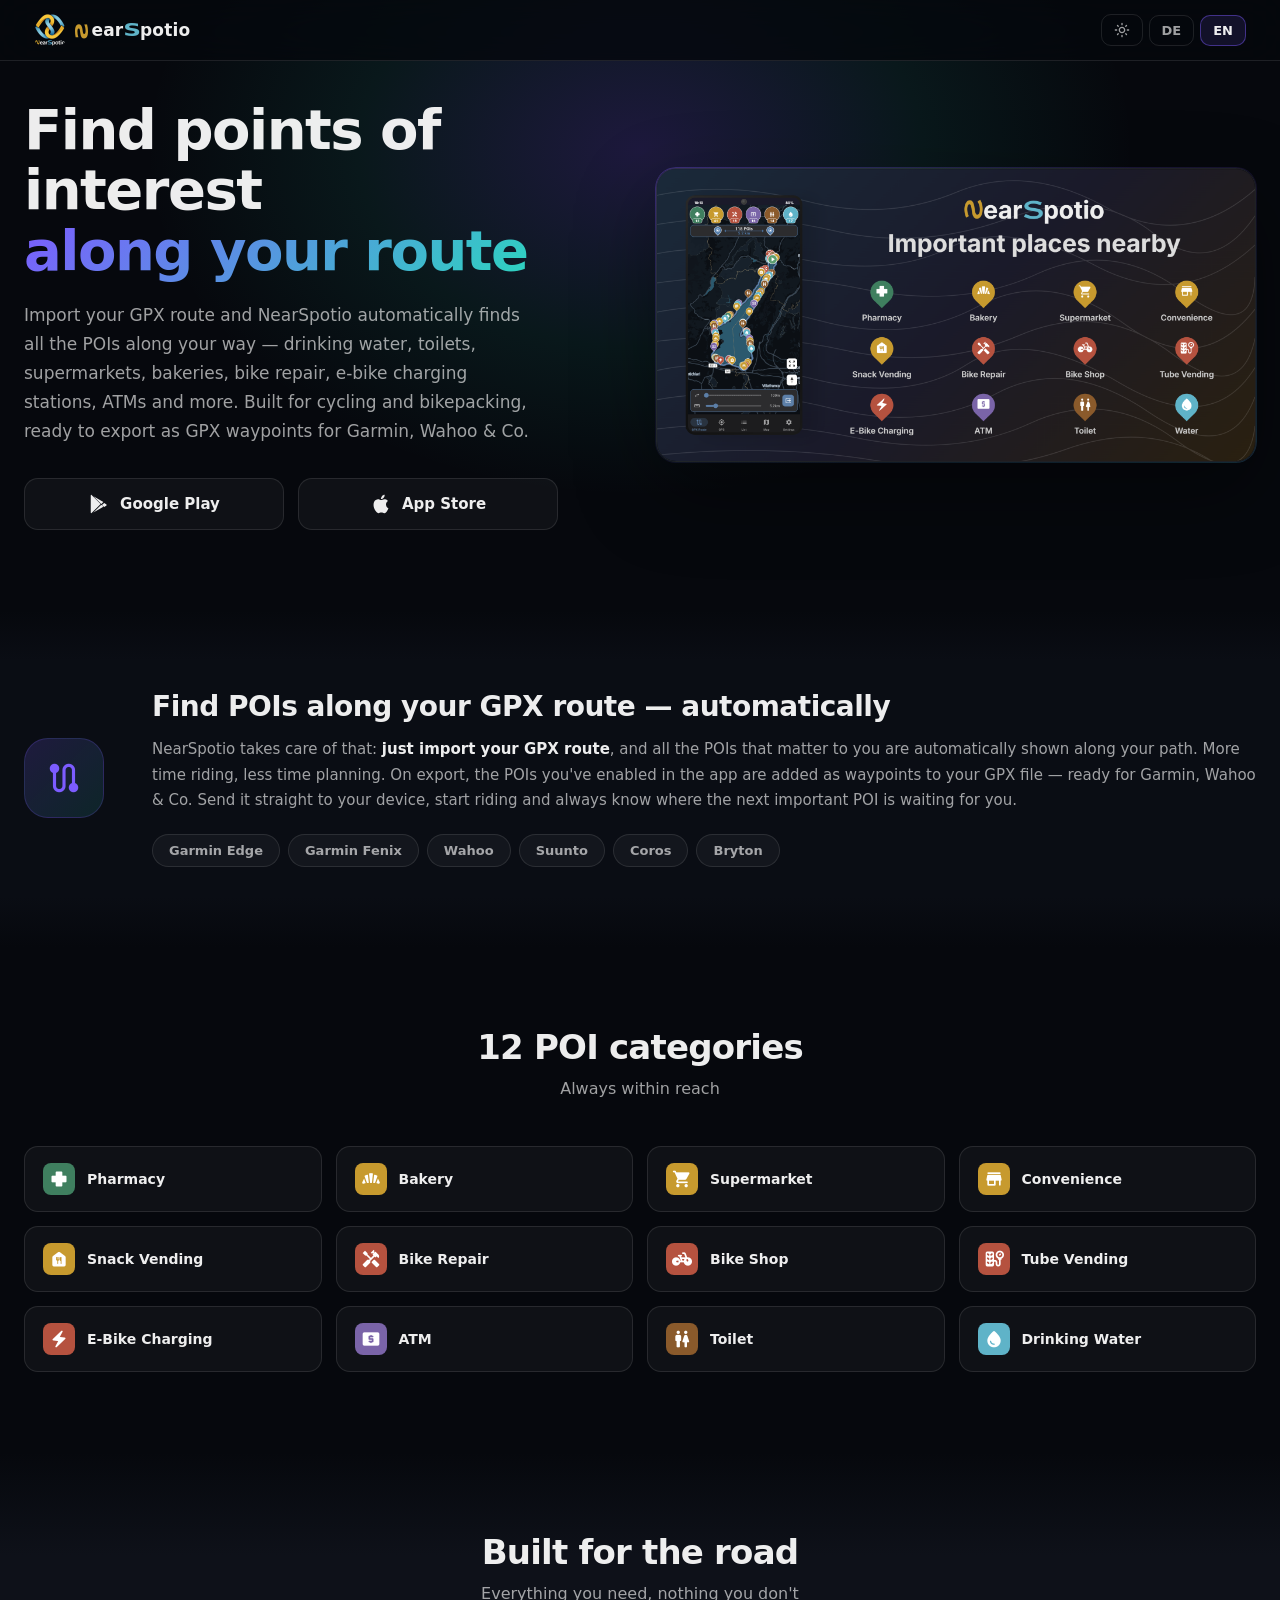
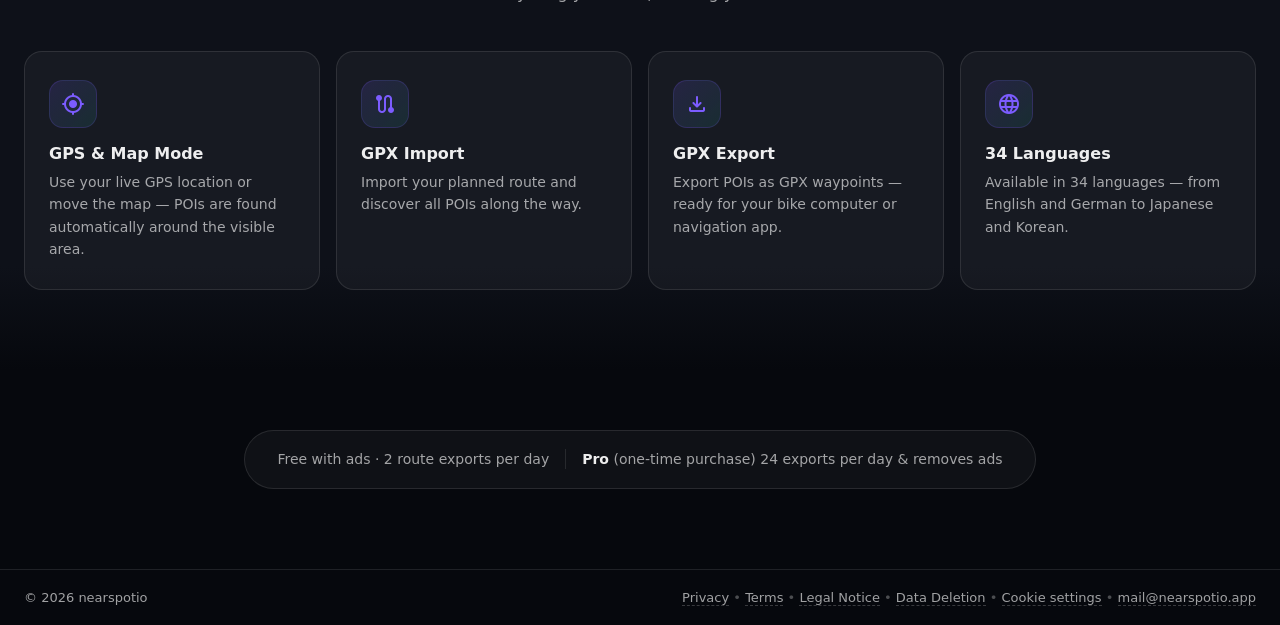
==== index.html @ 8db6d547 "initial commit" ====
<!-- =========================
     Datei: /index.html
     ========================= -->
<!doctype html>
<html lang="en">

<head>
  <meta charset="utf-8" />
  <script>!function () { var t = localStorage.getItem('nearspotio-theme'); if (t) document.documentElement.dataset.theme = t }()</script>
  <meta name="viewport" content="width=device-width,initial-scale=1" />
  <title>NearSpotio – Find POIs along your GPX route (cycling & bikepacking)</title>
  <meta name="description"
    content="Import your GPX route and find all points of interest along the way — water, toilets, supermarkets, bakeries, bike repair and more. Export POIs as GPX waypoints for Garmin, Wahoo & Co. Built for cycling and bikepacking." />

  <link rel="canonical" href="https://www.nearspotio.app/" />
  <link rel="icon" href="/favicon.ico" sizes="48x48">
  <link rel="icon" type="image/png" sizes="16x16" href="/img/favicon-16.png">
  <link rel="icon" type="image/png" sizes="32x32" href="/img/favicon-32.png">
  <link rel="apple-touch-icon" sizes="180x180" href="/img/apple-touch-icon.png">
  <link rel="icon" type="image/png" sizes="192x192" href="/img/favicon-192.png">
  <style>
    @font-face {
      font-family: 'Material Symbols Rounded';
      font-style: normal;
      font-weight: 400;
      src: url(/fonts/material-symbols-rounded.woff2) format('woff2');
      font-display: swap;
    }

    .material-symbols-rounded {
      font-family: 'Material Symbols Rounded';
      font-weight: normal;
      font-style: normal;
      font-size: 24px;
      line-height: 1;
      letter-spacing: normal;
      text-transform: none;
      display: inline-block;
      white-space: nowrap;
      word-wrap: normal;
      direction: ltr;
      font-variation-settings: 'FILL' 1, 'wght' 400, 'GRAD' 0, 'opsz' 24;
    }

    /* ======== VARIABLES ======== */
    :root {
      --bg: #06080d;
      --bg2: #0a0d14;
      --bg3: #0e1119;
      --text: rgba(255, 255, 255, .93);
      --muted: rgba(255, 255, 255, .62);
      --line: rgba(255, 255, 255, .10);
      --card: rgba(255, 255, 255, .04);
      --card-hover: rgba(255, 255, 255, .07);
      --shadow: 0 20px 60px rgba(0, 0, 0, .5);
      --radius: 20px;
      --accent: #7c5cff;
      --accent2: #2dd4bf;
      --n-color: #C79A2E;
      --s-color: #5FB3C8;
      --max: 1260px;
      --hover-scale: 1.03;
      --nav-bg: rgba(6, 8, 13, .82);
    }

    [data-theme="light"] {
      --bg: #f4f5fa;
      --bg2: #edeef5;
      --bg3: #e6e7f0;
      --text: rgba(0, 0, 0, .88);
      --muted: rgba(0, 0, 0, .52);
      --line: rgba(0, 0, 0, .08);
      --card: rgba(255, 255, 255, .70);
      --card-hover: rgba(255, 255, 255, .90);
      --shadow: 0 20px 60px rgba(0, 0, 0, .06);
      --nav-bg: rgba(244, 245, 250, .82);
    }

    /* ======== RESET ======== */
    *, *::before, *::after { box-sizing: border-box; margin: 0; padding: 0; }
    html { scroll-behavior: smooth; overflow-x: clip; max-width: 100%; }

    body {
      font-family: ui-sans-serif, system-ui, -apple-system, 'Segoe UI', Roboto, Arial, sans-serif;
      color: var(--text);
      background: var(--bg);
      overflow-x: hidden;
      -webkit-font-smoothing: antialiased;
      user-select: none;
    }

    /* ======== NAV ======== */
    .nav {
      position: fixed;
      top: 0;
      left: 0;
      right: 0;
      z-index: 100;
      background: var(--nav-bg);
      backdrop-filter: blur(20px) saturate(1.4);
      -webkit-backdrop-filter: blur(20px) saturate(1.4);
      border-bottom: 1px solid var(--line);
      transition: background .35s ease, border-color .35s ease;
    }

    .nav-inner {
      max-width: var(--max);
      margin: 0 auto;
      padding: 0 24px;
      height: 60px;
      display: flex;
      align-items: center;
      justify-content: space-between;
    }

    .brand {
      display: flex;
      align-items: center;
      gap: 10px;
    }

    .logo {
      width: 32px;
      height: 32px;
      overflow: hidden;
      border-radius: 8px;
    }

    .logo-dark { display: block; }
    .logo-light { display: none; }
    [data-theme="light"] .logo-dark { display: none; }
    [data-theme="light"] .logo-light { display: block; }

    .hero-dark { display: block; }
    .hero-light { display: none; }
    [data-theme="light"] .hero-dark { display: none; }
    [data-theme="light"] .hero-light { display: block; }
    .logo img { width: 100%; height: 100%; display: block; }

    .brand-name {
      font-weight: 800;
      font-size: 17px;
      letter-spacing: .2px;
    }

    .brand-part {
      white-space: nowrap;
    }

    .nav-actions {
      display: flex;
      gap: 6px;
      align-items: center;
    }

    .btn {
      display: inline-flex;
      align-items: center;
      gap: 6px;
      padding: 7px 12px;
      border-radius: 10px;
      border: 1px solid var(--line);
      text-decoration: none;
      color: var(--muted);
      background: transparent;
      cursor: pointer;
      font-weight: 600;
      font-size: 13px;
      transition: all .15s ease;
      user-select: none;
    }

    .btn:hover { color: var(--text); background: var(--card); }
    .btn.active {
      color: var(--text);
      border-color: rgba(124, 92, 255, .45);
      background: rgba(124, 92, 255, .12);
    }
    .btn:active { transform: scale(.96); }
    .btn:focus-visible { outline: 2px solid var(--accent); outline-offset: 2px; }

    .theme-icon { display: block; }

    /* ======== SECTIONS ======== */
    .section {
      padding: 0 24px;
    }

    .section-inner {
      max-width: var(--max);
      margin: 0 auto;
    }

    .content section { display: none; }
    .content section.active { display: block; }

    /* ======== HERO ======== */
    .hero-wrap {
      position: relative;
      padding-top: 100px;
      padding-bottom: 80px;
      overflow: clip;
    }

    .hero-glow {
      position: absolute;
      top: -200px;
      left: 50%;
      transform: translateX(-50%);
      width: 1000px;
      height: 700px;
      background: radial-gradient(ellipse, rgba(124, 92, 255, .20) 0%, rgba(45, 212, 191, .08) 40%, transparent 70%);
      pointer-events: none;
    }

    [data-theme="light"] .hero-glow {
      background: radial-gradient(ellipse, rgba(124, 92, 255, .12) 0%, rgba(45, 212, 191, .06) 40%, transparent 70%);
    }

    .hero {
      display: flex;
      align-items: center;
      gap: 60px;
      position: relative;
    }

    .hero-text {
      flex: 1;
      min-width: 0;
    }

    .hero-text h1 {
      font-size: clamp(36px, 5vw, 56px);
      font-weight: 900;
      letter-spacing: -1.5px;
      line-height: 1.08;
      margin-bottom: 20px;
    }

    .gradient {
      background: linear-gradient(135deg, var(--accent), var(--accent2));
      -webkit-background-clip: text;
      -webkit-text-fill-color: transparent;
      background-clip: text;
    }

    .hero-text p {
      color: var(--muted);
      line-height: 1.7;
      font-size: 17px;
      font-weight: 450;
      margin-bottom: 32px;
      max-width: 520px;
    }

    .hero-img {
      flex: 0 0 auto;
      width: 600px;
      position: relative;
    }

    .hero-img img {
      width: 100%;
      height: auto;
      border-radius: 20px;
      border: 1px solid var(--line);
      box-shadow: 0 30px 80px rgba(0, 0, 0, .4), 0 0 0 1px rgba(124, 92, 255, .10);
    }

    [data-theme="light"] .hero-img img {
      box-shadow: 0 30px 80px rgba(0, 0, 0, .12), 0 0 0 1px rgba(124, 92, 255, .08);
    }

    .hero-img::after {
      content: "";
      position: absolute;
      inset: -1px;
      border-radius: 21px;
      background: linear-gradient(160deg, rgba(124, 92, 255, .25), transparent 50%, rgba(45, 212, 191, .15));
      pointer-events: none;
      mask: linear-gradient(#fff 0 0) content-box, linear-gradient(#fff 0 0);
      mask-composite: exclude;
      -webkit-mask-composite: xor;
      padding: 1px;
    }

    @keyframes heroFloat {
      0%, 100% { transform: translateY(0); }
      50% { transform: translateY(-10px); }
    }

    .hero-img { animation: heroFloat 5s ease-in-out infinite; }

    /* ---- Store buttons ---- */
    .store-links {
      display: flex;
      gap: 14px;
      flex-wrap: wrap;
    }

    .store-btn {
      display: inline-flex;
      align-items: center;
      justify-content: center;
      gap: 10px;
      padding: 14px 22px;
      border-radius: 14px;
      border: 1px solid var(--line);
      background: var(--card);
      color: var(--text);
      text-decoration: none;
      font-weight: 700;
      font-size: 15px;
      transition: all .18s ease;
      flex: 1 1 200px;
      max-width: 260px;
    }

    .store-btn:hover {
      transform: translateY(-2px);
      background: var(--card-hover);
      border-color: rgba(124, 92, 255, .30);
      box-shadow: 0 8px 30px rgba(124, 92, 255, .12);
    }

    .store-btn svg { width: 22px; height: 22px; flex-shrink: 0; }
    .store-btn.soon { opacity: .5; pointer-events: none; cursor: default; }
    .store-btn.soon:hover { transform: none; background: var(--card); border-color: var(--line); box-shadow: none; }
    .soon-label { font-size: 11px; font-weight: 600; color: var(--accent2); opacity: .85; }
    [data-theme="light"] .soon-label { color: #065f50; }
    [data-theme="light"] .store-btn.soon { opacity: .65; }

    @media (max-width: 1100px) {
      .hero { flex-direction: column; gap: 32px; text-align: center; }
      .hero-img { width: 90%; max-width: 500px; }
      .hero-text p { max-width: none; }
      .store-links { justify-content: center; max-width: 540px; margin-left: auto; margin-right: auto; }
    }

    @media (max-width: 600px) {
      .store-links { flex-direction: column; align-items: center; max-width: 320px; }
      .store-btn { width: 100%; max-width: none; flex: 0 0 auto; }
    }

    @media (max-width: 480px) {
      .hero-img { width: 100%; max-width: none; }
      .hero { gap: 24px; }
    }

    @media (max-width: 768px) {
      .section, .callout-wrap, .categories-wrap, .features-wrap, .pricing-wrap { padding-left: 16px; padding-right: 16px; }
      .nav-inner { padding: 0 16px; }
      .footer-wrap { padding-left: 16px; padding-right: 16px; }
    }

    /* ======== CALLOUT / GPX SECTION ======== */
    .callout-wrap {
      padding: 80px 24px;
      position: relative;
    }

    .callout-wrap::before {
      content: "";
      position: absolute;
      inset: 0;
      background: linear-gradient(180deg, transparent, var(--bg2) 15%, var(--bg2) 85%, transparent);
    }

    .callout-inner {
      max-width: var(--max);
      margin: 0 auto;
      position: relative;
      display: flex;
      gap: 48px;
      align-items: center;
    }

    .callout-icon {
      flex: 0 0 auto;
      width: 80px;
      height: 80px;
      border-radius: 24px;
      display: grid;
      place-items: center;
      background: linear-gradient(135deg, rgba(124, 92, 255, .18), rgba(45, 212, 191, .12));
      border: 1px solid rgba(124, 92, 255, .20);
    }

    .callout-icon .material-symbols-rounded { font-size: 38px; color: var(--accent); }
    [data-theme="light"] .callout-icon .material-symbols-rounded { color: var(--accent); }

    .callout-content { flex: 1; min-width: 0; }

    .callout-content h2 {
      font-size: clamp(22px, 3vw, 28px);
      font-weight: 800;
      letter-spacing: -.5px;
      line-height: 1.2;
      margin-bottom: 14px;
    }

    .callout-content p {
      color: var(--muted);
      font-size: 15px;
      font-weight: 450;
      line-height: 1.7;
    }

    .callout-content strong { color: var(--text); }

    .device-tags {
      display: flex;
      flex-wrap: wrap;
      gap: 8px;
      margin-top: 20px;
    }

    .dtag {
      padding: 8px 16px;
      border-radius: 999px;
      border: 1px solid var(--line);
      background: var(--card);
      font-size: 13px;
      font-weight: 600;
      color: var(--muted);
      scale: 1;
      transition: scale 1.2s ease, background .3s ease, border-color .3s ease, color .3s ease;
      user-select: none;
    }

    .dtag:hover {
      transition: scale .6s ease, background .3s ease, border-color .3s ease, color .3s ease;
      scale: var(--hover-scale);
      border-color: rgba(124, 92, 255, .30);
      color: var(--text);
    }

    @media (max-width: 768px) {
      .callout-inner { flex-direction: column; gap: 24px; text-align: center; }
      .device-tags { justify-content: center; }
    }

    /* ======== CATEGORIES ======== */
    .categories-wrap {
      padding: 80px 24px;
    }

    .categories-wrap .section-inner { text-align: center; }

    .section-title {
      font-size: clamp(24px, 3vw, 34px);
      font-weight: 900;
      letter-spacing: -.8px;
      margin-bottom: 12px;
    }

    .section-sub {
      color: var(--muted);
      font-size: 16px;
      margin-bottom: 48px;
      font-weight: 450;
    }

    .categories {
      display: grid;
      grid-template-columns: repeat(auto-fill, minmax(260px, 1fr));
      gap: 14px;
      text-align: left;
    }

    .cat {
      display: flex;
      align-items: center;
      justify-content: flex-start;
      gap: 12px;
      padding: 16px 18px;
      border-radius: 14px;
      border: 1px solid var(--line);
      background: var(--card);
      font-size: 14px;
      font-weight: 650;
      color: var(--text);
      scale: 1;
      transition: scale 1.2s ease, background .3s ease, border-color .3s ease, box-shadow .3s ease;
      user-select: none;
    }

    .cat:hover {
      transition: scale .6s ease, background .3s ease, border-color .3s ease, box-shadow .3s ease;
      scale: var(--hover-scale);
      border-color: rgba(124, 92, 255, .25);
      box-shadow: 0 4px 16px rgba(124, 92, 255, .10);
      background: var(--card-hover);
    }

    .cat .material-symbols-rounded {
      font-size: 20px;
      border-radius: 8px;
      width: 32px;
      height: 32px;
      display: grid;
      place-items: center;
      color: #fff;
      flex-shrink: 0;
    }

    /* ======== FEATURES ======== */
    .features-wrap {
      padding: 80px 24px;
      position: relative;
    }

    .features-wrap::before {
      content: "";
      position: absolute;
      inset: 0;
      background: linear-gradient(180deg, transparent, var(--bg3) 20%, var(--bg3) 80%, transparent);
    }

    .features-wrap .section-inner {
      position: relative;
      text-align: center;
    }

    .features {
      display: grid;
      grid-template-columns: repeat(auto-fill, minmax(260px, 1fr));
      gap: 16px;
      text-align: left;
    }

    .feat {
      padding: 28px 24px;
      border-radius: 18px;
      border: 1px solid var(--line);
      background: var(--card);
      scale: 1;
      transition: scale 1.2s ease, background .3s ease, border-color .3s ease, box-shadow .3s ease;
      position: relative;
      user-select: none;
    }


    .feat:hover {
      transition: scale .6s ease, background .3s ease, border-color .3s ease, box-shadow .3s ease;
      scale: var(--hover-scale);
      border-color: rgba(124, 92, 255, .25);
      box-shadow: 0 12px 36px rgba(124, 92, 255, .10);
      background: var(--card-hover);
      z-index: 2;
    }



    .feat-icon {
      margin-bottom: 16px;
      width: 48px;
      height: 48px;
      border-radius: 14px;
      display: grid;
      place-items: center;
      background: linear-gradient(135deg, rgba(124, 92, 255, .15), rgba(45, 212, 191, .10));
      border: 1px solid rgba(124, 92, 255, .18);
    }

    .feat-icon .material-symbols-rounded { font-size: 24px; color: var(--accent); }
    [data-theme="light"] .feat-icon .material-symbols-rounded { color: var(--accent); }

    .feat h3 { font-size: 16px; font-weight: 750; margin-bottom: 8px; }
    .feat p { color: var(--muted); font-size: 14px; line-height: 1.6; }

    /* ======== PRICING HINT ======== */
    .pricing-wrap {
      padding: 60px 24px 80px;
      text-align: center;
    }

    .pricing-badge {
      display: inline-flex;
      align-items: center;
      gap: 16px;
      padding: 18px 32px;
      border-radius: 999px;
      border: 1px solid var(--line);
      background: var(--card);
      color: var(--muted);
      font-size: 14px;
      font-weight: 500;
      line-height: 1.5;
    }

    .pricing-badge strong { color: var(--text); font-weight: 700; }
    .pricing-sep { width: 1px; height: 20px; background: var(--line); }

    @media (max-width: 600px) {
      .pricing-badge {
        flex-direction: column;
        gap: 8px;
        border-radius: 18px;
        padding: 20px 24px;
      }
      .pricing-sep { width: 40px; height: 1px; }
    }

    /* ======== FOOTER ======== */
    .footer-wrap {
      border-top: 1px solid var(--line);
      padding: 20px 24px;
      transition: border-color .35s ease;
    }

    .footer {
      max-width: var(--max);
      margin: 0 auto;
      display: flex;
      flex-wrap: wrap;
      gap: 10px;
      justify-content: space-between;
      align-items: center;
      color: var(--muted);
      font-size: 13px;
    }

    .footer a {
      color: var(--muted);
      text-decoration: none;
      border-bottom: 1px dashed rgba(255, 255, 255, .20);
      transition: all .15s ease;
    }

    .footer a:hover { color: var(--text); border-bottom-color: rgba(255, 255, 255, .45); }
    [data-theme="light"] .footer a { border-bottom-color: rgba(0, 0, 0, .15); }
    [data-theme="light"] .footer a:hover { border-bottom-color: rgba(0, 0, 0, .35); }
    .footer a:focus-visible { outline: 2px solid var(--accent); outline-offset: 2px; }

    /* ======== SCROLL ANIMATIONS ======== */
    .reveal {
      opacity: 0;
      transform: translateY(28px);
      transition: opacity .6s ease, transform .6s ease;
    }

    .reveal.visible {
      opacity: 1;
      transform: translateY(0);
    }

    .reveal-delay-1 { transition-delay: .08s; }
    .reveal-delay-2 { transition-delay: .16s; }
    .reveal-delay-3 { transition-delay: .24s; }

    @media (prefers-reduced-motion: reduce) {
      .reveal { opacity: 1; transform: none; transition: none; }
      .hero-img { animation: none; }
    }

    /* ======== THEME TRANSITIONS ======== */
    body, .nav, .store-btn, .callout-icon, .pricing-badge, .footer-wrap, .footer a, .btn {
      transition: background .35s ease, color .35s ease, border-color .35s ease, box-shadow .35s ease;
    }
  </style>

  <!-- Cookie consent (loads GA4 only after opt-in) -->
  <link rel="stylesheet" href="/css/cookieconsent.css">
  <link rel="stylesheet" href="/css/consent-theme.css">
  <script defer src="/js/cookieconsent.umd.js"></script>
  <script defer src="/js/consent.js"></script>
</head>

<body>

  <!-- ======== NAV ======== -->
  <nav class="nav">
    <div class="nav-inner">
      <div class="brand">
        <div class="logo"><img class="logo-dark" src="/img/in_app_icon_d.png" alt="NearSpotio" /><img class="logo-light" src="/img/in_app_icon_l.png" alt="NearSpotio" /></div>
        <span class="brand-name" translate="no"><span class="brand-part"><span style="display:inline-block;transform:scaleX(-1) rotate(90deg) scaleX(1.45) translateX(1px);color:var(--n-color);font-weight:700;margin-right:3px">S</span>ear</span><wbr><span class="brand-part"><span style="display:inline-block;transform:scaleX(1.45);color:var(--s-color);font-weight:700;margin-left:2.5px;margin-right:1.5px">S</span>potio</span></span>
      </div>
      <div class="nav-actions">
        <span class="btn" id="btn-theme" role="button" tabindex="0"><svg class="theme-icon" width="16" height="16" viewBox="0 0 24 24" fill="currentColor"></svg></span>
        <span class="btn" id="btn-de" role="button" tabindex="0">DE</span>
        <span class="btn active" id="btn-en" role="button" tabindex="0">EN</span>
      </div>
    </div>
  </nav>

  <div class="content">

    <!-- ======================== ENGLISH ======================== -->
    <section id="sec-en" class="active">

      <!-- HERO -->
      <div class="hero-wrap section">
        <div class="hero-glow"></div>
        <div class="section-inner">
          <div class="hero">
            <div class="hero-text reveal">
              <h1>Find points of interest<br><span class="gradient">along your route</span></h1>
              <p>Import your <span translate="no">GPX</span> route and <span translate="no">NearSpotio</span> automatically finds all the <span translate="no">POI</span>s along your way — drinking water, toilets, supermarkets, bakeries, bike repair, e-bike charging stations, ATMs and more. Built for cycling and bikepacking, ready to export as <span translate="no">GPX</span> waypoints for <span translate="no">Garmin</span>, <span translate="no">Wahoo</span> &amp; Co.</p>
              <div class="store-links" id="store-links-ref">
                <a class="store-btn" href="https://play.google.com/store/apps/details?id=app.nearspotio" target="_blank" rel="noopener">
                  <svg viewBox="0 0 24 24" fill="currentColor">
                    <path d="M3.609 1.814L13.792 12 3.61 22.186a.996.996 0 0 1-.61-.92V2.734a1 1 0 0 1 .609-.92zm10.89 10.893l2.302 2.302-10.937 6.333 8.635-8.635zm3.199-1.707l2.108 1.22a1 1 0 0 1 0 1.74l-2.108 1.22-2.537-2.09 2.537-2.09zM5.864 3.458L16.8 9.79l-2.302 2.302-8.634-8.634z" />
                  </svg>
                  <span>Google Play</span>
                </a>
                <a class="store-btn" href="https://apps.apple.com/app/nearspotio-bikepacking-pois/id6764373947" target="_blank" rel="noopener">
                  <svg viewBox="0 0 24 24" fill="currentColor">
                    <path d="M18.71 19.5c-.83 1.24-1.71 2.45-3.05 2.47-1.34.03-1.77-.79-3.29-.79-1.53 0-2 .77-3.27.82-1.31.05-2.3-1.32-3.14-2.53C4.25 17 2.94 12.45 4.7 9.39c.87-1.52 2.43-2.48 4.12-2.51 1.28-.02 2.5.87 3.29.87.78 0 2.26-1.07 3.8-.91.65.03 2.47.26 3.64 1.98-.09.06-2.17 1.28-2.15 3.81.03 3.02 2.65 4.03 2.68 4.04-.03.07-.42 1.44-1.38 2.83M13 3.5c.73-.83 1.94-1.46 2.94-1.5.13 1.17-.34 2.35-1.04 3.19-.69.85-1.83 1.51-2.95 1.42-.15-1.15.41-2.35 1.05-3.11z" />
                  </svg>
                  <span>App Store</span>
                </a>
              </div>
            </div>
            <div class="hero-img reveal reveal-delay-1">
              <img class="hero-dark" src="/img/hero_en_dark.png" alt="NearSpotio app showing POIs along a GPX cycling route" loading="eager" /><img class="hero-light" src="/img/hero_en_light.png" alt="NearSpotio app showing POIs along a GPX cycling route" loading="eager" />
            </div>
          </div>
        </div>
      </div>

      <!-- CALLOUT -->
      <div class="callout-wrap">
        <div class="callout-inner reveal">
          <div class="callout-icon">
            <span class="material-symbols-rounded notranslate" translate="no">route</span>
          </div>
          <div class="callout-content">
            <h2>Find POIs along your <span translate="no">GPX</span> route — automatically</h2>
            <p><span translate="no">NearSpotio</span> takes care of that: <strong>just import your
                <span translate="no">GPX</span> route</strong>, and all the <span translate="no">POI</span>s that matter to you are automatically shown along your path. More
              time riding, less time planning. On export, the <span translate="no">POI</span>s you've enabled in the
              app are added as waypoints to your <span translate="no">GPX</span> file — ready for <span translate="no">Garmin</span>, <span translate="no">Wahoo</span> &amp; Co. Send it straight to your
              device, start riding and always know where the next important <span translate="no">POI</span> is waiting
              for you.</p>
            <div class="device-tags">
              <div class="dtag" translate="no">Garmin Edge</div>
              <div class="dtag" translate="no">Garmin Fenix</div>
              <div class="dtag" translate="no">Wahoo</div>
              <div class="dtag" translate="no">Suunto</div>
              <div class="dtag" translate="no">Coros</div>
              <div class="dtag" translate="no">Bryton</div>
            </div>
          </div>
        </div>
      </div>

      <!-- CATEGORIES -->
      <div class="categories-wrap">
        <div class="section-inner">
          <h2 class="section-title reveal">12 POI categories</h2>
          <p class="section-sub reveal">Always within reach</p>
          <div class="categories reveal reveal-delay-1">
            <div class="cat"><span class="material-symbols-rounded notranslate" translate="no" style="background:#3F7F5F">health_cross</span> Pharmacy</div>
            <div class="cat"><span class="material-symbols-rounded notranslate" translate="no" style="background:#C79A2E">bakery_dining</span> Bakery</div>
            <div class="cat"><span class="material-symbols-rounded notranslate" translate="no" style="background:#C79A2E">local_grocery_store</span> Supermarket</div>
            <div class="cat"><span class="material-symbols-rounded notranslate" translate="no" style="background:#C79A2E">store</span> Convenience</div>
            <div class="cat"><span class="material-symbols-rounded notranslate" translate="no" style="background:#C79A2E">food_bank</span> Snack Vending</div>
            <div class="cat"><span class="material-symbols-rounded notranslate" translate="no" style="background:#B5523F">handyman</span> Bike Repair</div>
            <div class="cat"><span class="material-symbols-rounded notranslate" translate="no" style="background:#B5523F">pedal_bike</span> Bike Shop</div>
            <div class="cat"><span class="material-symbols-rounded notranslate" translate="no" style="background:#B5523F">tire_repair</span> Tube Vending</div>
            <div class="cat"><span class="material-symbols-rounded notranslate" translate="no" style="background:#B5523F">electric_bolt</span> E-Bike Charging</div>
            <div class="cat"><span class="material-symbols-rounded notranslate" translate="no" style="background:#7A64A8">local_atm</span> ATM</div>
            <div class="cat"><span class="material-symbols-rounded notranslate" translate="no" style="background:#8A5A2B">wc</span> Toilet</div>
            <div class="cat"><span class="material-symbols-rounded notranslate" translate="no" style="background:#5FB3C8">water_drop</span> Drinking Water</div>
          </div>
        </div>
      </div>

      <!-- FEATURES -->
      <div class="features-wrap">
        <div class="section-inner">
          <h2 class="section-title reveal">Built for the road</h2>
          <p class="section-sub reveal">Everything you need, nothing you don't</p>
          <div class="features reveal">
            <div class="feat">
              <div class="feat-icon"><span class="material-symbols-rounded notranslate" translate="no">my_location</span></div>
              <h3>GPS &amp; Map Mode</h3>
              <p>Use your live GPS location or move the map — POIs are found automatically around the visible area.</p>
            </div>
            <div class="feat">
              <div class="feat-icon"><span class="material-symbols-rounded notranslate" translate="no">route</span></div>
              <h3><span translate="no">GPX</span> Import</h3>
              <p>Import your planned route and discover all POIs along the way.</p>
            </div>
            <div class="feat">
              <div class="feat-icon"><span class="material-symbols-rounded notranslate" translate="no">download</span></div>
              <h3><span translate="no">GPX</span> Export</h3>
              <p>Export POIs as <span translate="no">GPX</span> waypoints — ready for your bike computer or navigation app.</p>
            </div>
            <div class="feat">
              <div class="feat-icon"><span class="material-symbols-rounded notranslate" translate="no">language</span></div>
              <h3>34 Languages</h3>
              <p>Available in 34 languages — from English and German to Japanese and Korean.</p>
            </div>
          </div>
        </div>
      </div>

      <!-- PRICING -->
      <div class="pricing-wrap reveal">
        <div class="pricing-badge">
          <span>Free with ads · 2 route exports per day</span>
          <span class="pricing-sep"></span>
          <span><strong translate="no">Pro</strong> (one-time purchase) 24 exports per day &amp; removes ads</span>
        </div>
      </div>

    </section>

    <!-- ======================== DEUTSCH ======================== -->
    <section id="sec-de">

      <!-- HERO -->
      <div class="hero-wrap section">
        <div class="hero-glow"></div>
        <div class="section-inner">
          <div class="hero">
            <div class="hero-text reveal">
              <h1>Points of Interest<br><span class="gradient">entlang deiner Route</span></h1>
              <p>Importiere deine <span translate="no">GPX</span>-Route und <span translate="no">NearSpotio</span> findet automatisch alle <span translate="no">POI</span>s entlang des Weges — Trinkwasser, Toiletten, Superm&auml;rkte, B&auml;ckereien, Fahrradreparatur, E-Bike-Ladestationen, Geldautomaten und mehr. Gebaut f&uuml;rs Radfahren und Bikepacking, exportierbar als <span translate="no">GPX</span>-Wegpunkte f&uuml;r <span translate="no">Garmin</span>, <span translate="no">Wahoo</span> &amp; Co.</p>
              <div class="store-links">
                <a class="store-btn" href="https://play.google.com/store/apps/details?id=app.nearspotio" target="_blank" rel="noopener">
                  <svg viewBox="0 0 24 24" fill="currentColor">
                    <path d="M3.609 1.814L13.792 12 3.61 22.186a.996.996 0 0 1-.61-.92V2.734a1 1 0 0 1 .609-.92zm10.89 10.893l2.302 2.302-10.937 6.333 8.635-8.635zm3.199-1.707l2.108 1.22a1 1 0 0 1 0 1.74l-2.108 1.22-2.537-2.09 2.537-2.09zM5.864 3.458L16.8 9.79l-2.302 2.302-8.634-8.634z" />
                  </svg>
                  <span>Google Play</span>
                </a>
                <a class="store-btn" href="https://apps.apple.com/app/nearspotio-bikepacking-pois/id6764373947" target="_blank" rel="noopener">
                  <svg viewBox="0 0 24 24" fill="currentColor">
                    <path d="M18.71 19.5c-.83 1.24-1.71 2.45-3.05 2.47-1.34.03-1.77-.79-3.29-.79-1.53 0-2 .77-3.27.82-1.31.05-2.3-1.32-3.14-2.53C4.25 17 2.94 12.45 4.7 9.39c.87-1.52 2.43-2.48 4.12-2.51 1.28-.02 2.5.87 3.29.87.78 0 2.26-1.07 3.8-.91.65.03 2.47.26 3.64 1.98-.09.06-2.17 1.28-2.15 3.81.03 3.02 2.65 4.03 2.68 4.04-.03.07-.42 1.44-1.38 2.83M13 3.5c.73-.83 1.94-1.46 2.94-1.5.13 1.17-.34 2.35-1.04 3.19-.69.85-1.83 1.51-2.95 1.42-.15-1.15.41-2.35 1.05-3.11z" />
                  </svg>
                  <span>App Store</span>
                </a>
              </div>
            </div>
            <div class="hero-img reveal reveal-delay-1">
              <img class="hero-dark" src="/img/hero_de_dark.png" alt="NearSpotio App zeigt POIs entlang einer GPX-Fahrradroute" loading="lazy" /><img class="hero-light" src="/img/hero_de_light.png" alt="NearSpotio App zeigt POIs entlang einer GPX-Fahrradroute" loading="lazy" />
            </div>
          </div>
        </div>
      </div>

      <!-- CALLOUT -->
      <div class="callout-wrap">
        <div class="callout-inner reveal">
          <div class="callout-icon">
            <span class="material-symbols-rounded notranslate" translate="no">route</span>
          </div>
          <div class="callout-content">
            <h2>POIs entlang deiner <span translate="no">GPX</span>-Route — automatisch finden</h2>
            <p><span translate="no">NearSpotio</span> &uuml;bernimmt das f&uuml;r dich: <strong>Importiere einfach deine
                <span translate="no">GPX</span>-Route</strong>, und alle f&uuml;r dich relevanten <span translate="no">POI</span>s
              werden automatisch entlang deiner Strecke angezeigt. Mehr Zeit f&uuml;rs Fahren,
              weniger Zeit f&uuml;rs Planen. Beim Export landen die <span translate="no">POI</span>s, die du in der App
              aktiviert hast, als Wegpunkte in deiner <span translate="no">GPX</span>-Datei — bereit f&uuml;r <span translate="no">Garmin</span>, <span translate="no">Wahoo</span> &amp; Co. Von dort kannst du sie
              direkt an dein Ger&auml;t senden, losfahren und hast immer im Blick, wo der n&auml;chste wichtige <span translate="no">POI</span> auf dich wartet.</p>
            <div class="device-tags">
              <div class="dtag" translate="no">Garmin Edge</div>
              <div class="dtag" translate="no">Garmin Fenix</div>
              <div class="dtag" translate="no">Wahoo</div>
              <div class="dtag" translate="no">Suunto</div>
              <div class="dtag" translate="no">Coros</div>
              <div class="dtag" translate="no">Bryton</div>
            </div>
          </div>
        </div>
      </div>

      <!-- CATEGORIES -->
      <div class="categories-wrap">
        <div class="section-inner">
          <h2 class="section-title reveal">12 POI-Kategorien</h2>
          <p class="section-sub reveal">Immer griffbereit</p>
          <div class="categories reveal reveal-delay-1">
            <div class="cat"><span class="material-symbols-rounded notranslate" translate="no" style="background:#3F7F5F">health_cross</span> Apotheke</div>
            <div class="cat"><span class="material-symbols-rounded notranslate" translate="no" style="background:#C79A2E">bakery_dining</span> B&auml;ckerei</div>
            <div class="cat"><span class="material-symbols-rounded notranslate" translate="no" style="background:#C79A2E">local_grocery_store</span> Supermarkt</div>
            <div class="cat"><span class="material-symbols-rounded notranslate" translate="no" style="background:#C79A2E">store</span> Kleinladen</div>
            <div class="cat"><span class="material-symbols-rounded notranslate" translate="no" style="background:#C79A2E">food_bank</span> Snackautomat</div>
            <div class="cat"><span class="material-symbols-rounded notranslate" translate="no" style="background:#B5523F">handyman</span> Fahrradreparatur</div>
            <div class="cat"><span class="material-symbols-rounded notranslate" translate="no" style="background:#B5523F">pedal_bike</span> Fahrradladen</div>
            <div class="cat"><span class="material-symbols-rounded notranslate" translate="no" style="background:#B5523F">tire_repair</span> Schlauchautomat</div>
            <div class="cat"><span class="material-symbols-rounded notranslate" translate="no" style="background:#B5523F">electric_bolt</span> E-Bike-Ladestation</div>
            <div class="cat"><span class="material-symbols-rounded notranslate" translate="no" style="background:#7A64A8">local_atm</span> Geldautomat</div>
            <div class="cat"><span class="material-symbols-rounded notranslate" translate="no" style="background:#8A5A2B">wc</span> Toilette</div>
            <div class="cat"><span class="material-symbols-rounded notranslate" translate="no" style="background:#5FB3C8">water_drop</span> Trinkwasser</div>
          </div>
        </div>
      </div>

      <!-- FEATURES -->
      <div class="features-wrap">
        <div class="section-inner">
          <h2 class="section-title reveal">F&uuml;r unterwegs gebaut</h2>
          <p class="section-sub reveal">Alles was du brauchst, nichts was st&ouml;rt</p>
          <div class="features reveal">
            <div class="feat">
              <div class="feat-icon"><span class="material-symbols-rounded notranslate" translate="no">my_location</span></div>
              <h3>GPS- &amp; Kartenmodus</h3>
              <p>Nutze deinen Live-GPS-Standort oder verschiebe die Karte — POIs werden automatisch im sichtbaren Bereich gefunden.</p>
            </div>
            <div class="feat">
              <div class="feat-icon"><span class="material-symbols-rounded notranslate" translate="no">route</span></div>
              <h3><span translate="no">GPX</span>-Import</h3>
              <p>Importiere deine geplante Route und entdecke alle POIs entlang des Weges.</p>
            </div>
            <div class="feat">
              <div class="feat-icon"><span class="material-symbols-rounded notranslate" translate="no">download</span></div>
              <h3><span translate="no">GPX</span>-Export</h3>
              <p>Exportiere POIs als <span translate="no">GPX</span>-Wegpunkte — fertig f&uuml;r deinen Fahrradcomputer oder deine Navi-App.</p>
            </div>
            <div class="feat">
              <div class="feat-icon"><span class="material-symbols-rounded notranslate" translate="no">language</span></div>
              <h3>34 Sprachen</h3>
              <p>Verf&uuml;gbar in 34 Sprachen — von Deutsch und Englisch bis Japanisch und Koreanisch.</p>
            </div>
          </div>
        </div>
      </div>

      <!-- PRICING -->
      <div class="pricing-wrap reveal">
        <div class="pricing-badge">
          <span>Kostenlos mit Werbung · 2 Routen-Exports pro Tag</span>
          <span class="pricing-sep"></span>
          <span><strong translate="no">Pro</strong> (Einmalkauf) 24 Exports pro Tag &amp; entfernt Werbung</span>
        </div>
      </div>

    </section>

  </div>

  <!-- FOOTER -->
  <div class="footer-wrap">
    <div class="footer">
      <div>&copy; <span id="year"></span> <span translate="no">nearspotio</span></div>
      <div>
        <a href="/privacy/" id="link-privacy">Privacy</a>
        <span style="opacity:.45">&bull;</span>
        <a href="/terms/" id="link-terms">Terms</a>
        <span style="opacity:.45">&bull;</span>
        <a href="/impressum/" id="link-impressum">Legal Notice</a>
        <span style="opacity:.45">&bull;</span>
        <a href="/data-deletion/" id="link-deletion">Data Deletion</a>
        <span style="opacity:.45">&bull;</span>
        <a href="#" data-cc="show-preferencesModal" id="link-cookies">Cookie settings</a>
        <span style="opacity:.45">&bull;</span>
        <span><a class="eml" data-u="mail" data-d="nearspotio.app" style="cursor:pointer"></a></span>
      </div>
    </div>
  </div>

  <script>
    document.getElementById("year").textContent = new Date().getFullYear();

    // ---- Language ----
    const btnDe = document.getElementById("btn-de");
    const btnEn = document.getElementById("btn-en");
    const secDe = document.getElementById("sec-de");
    const secEn = document.getElementById("sec-en");

    function setLang(lang) {
      const isDe = lang === "de";
      secDe.classList.toggle("active", isDe);
      secEn.classList.toggle("active", !isDe);
      btnDe.classList.toggle("active", isDe);
      btnEn.classList.toggle("active", !isDe);
      document.documentElement.lang = lang;

      document.getElementById("link-privacy").textContent = isDe ? "Datenschutz" : "Privacy";
      document.getElementById("link-terms").textContent = isDe ? "Nutzungsbedingungen" : "Terms";
      document.getElementById("link-impressum").textContent = isDe ? "Impressum" : "Legal Notice";
      document.getElementById("link-deletion").textContent = isDe ? "Datenl\u00f6schung" : "Data Deletion";
      document.getElementById("link-cookies").textContent = isDe ? "Cookie-Einstellungen" : "Cookie settings";

      localStorage.setItem("nearspotio-lang", lang);

      // Re-trigger scroll animations for newly visible section
      document.querySelectorAll('.content section.active .reveal').forEach(function (el) {
        el.classList.remove('visible');
        void el.offsetWidth;
        if (observer) observer.observe(el);
      });
    }

    btnDe.addEventListener("click", function () { setLang("de"); });
    btnEn.addEventListener("click", function () { setLang("en"); });

    setLang(localStorage.getItem("nearspotio-lang") || "en");

    // ---- Theme ----
    var sunPath = 'M12 7c-2.76 0-5 2.24-5 5s2.24 5 5 5 5-2.24 5-5-2.24-5-5-5zm0 8c-1.65 0-3-1.35-3-3s1.35-3 3-3 3 1.35 3 3-1.35 3-3 3zM2 13h2c.55 0 1-.45 1-1s-.45-1-1-1H2c-.55 0-1 .45-1 1s.45 1 1 1zm18 0h2c.55 0 1-.45 1-1s-.45-1-1-1h-2c-.55 0-1 .45-1 1s.45 1 1 1zM11 2v2c0 .55.45 1 1 1s1-.45 1-1V2c0-.55-.45-1-1-1s-1 .45-1 1zm0 18v2c0 .55.45 1 1 1s1-.45 1-1v-2c0-.55-.45-1-1-1s-1 .45-1 1zM5.99 4.58a.996.996 0 00-1.41 0 .996.996 0 000 1.41l1.06 1.06c.39.39 1.03.39 1.41 0s.39-1.03 0-1.41L5.99 4.58zm12.37 12.37a.996.996 0 00-1.41 0 .996.996 0 000 1.41l1.06 1.06c.39.39 1.03.39 1.41 0a.996.996 0 000-1.41l-1.06-1.06zm1.06-10.96a.996.996 0 000-1.41.996.996 0 00-1.41 0l-1.06 1.06c-.39.39-.39 1.03 0 1.41s1.03.39 1.41 0l1.06-1.06zM7.05 18.36a.996.996 0 000-1.41.996.996 0 00-1.41 0l-1.06 1.06c-.39.39-.39 1.03 0 1.41s1.03.39 1.41 0l1.06-1.06z';
    var moonPath = 'M12 3a9 9 0 109 9c0-.46-.04-.92-.1-1.36a5.389 5.389 0 01-4.4 2.26 5.403 5.403 0 01-3.14-9.8c-.44-.06-.9-.1-1.36-.1z';
    var themeBtn = document.getElementById('btn-theme');
    function setTheme(t) {
      document.documentElement.dataset.theme = t;
      themeBtn.querySelector('.theme-icon').innerHTML = '<path d="' + (t === 'light' ? moonPath : sunPath) + '"/>';
      localStorage.setItem('nearspotio-theme', t);
    }
    themeBtn.addEventListener('click', function () {
      setTheme(document.documentElement.dataset.theme === 'light' ? 'dark' : 'light');
    });
    setTheme(localStorage.getItem('nearspotio-theme') || 'dark');

    // ---- Email obfuscation ----
    document.querySelectorAll('.eml').forEach(function (el) {
      var a = el.dataset.u + '@' + el.dataset.d;
      el.href = 'mailto:' + a;
      el.textContent = a;
    });

    // ---- Scroll reveal ----
    var observer = null;
    if ('IntersectionObserver' in window && !window.matchMedia('(prefers-reduced-motion: reduce)').matches) {
      observer = new IntersectionObserver(function (entries) {
        entries.forEach(function (entry) {
          if (entry.isIntersecting) {
            entry.target.classList.add('visible');
            observer.unobserve(entry.target);
          }
        });
      }, { threshold: 0.12, rootMargin: '0px 0px -40px 0px' });

      document.querySelectorAll('.content section.active .reveal').forEach(function (el) {
        observer.observe(el);
      });
    } else {
      document.querySelectorAll('.reveal').forEach(function (el) {
        el.classList.add('visible');
      });
    }
  </script>
</body>

</html>
---- css/cookieconsent.css ----
#cc-main{background:transparent;color:var(--cc-primary-color);font-family:var(--cc-font-family);font-size:16px;font-weight:400;-webkit-font-smoothing:antialiased;-moz-osx-font-smoothing:grayscale;line-height:1.15;position:relative;text-rendering:optimizeLegibility;-webkit-text-size-adjust:100%;position:fixed;z-index:var(--cc-z-index)}#cc-main :after,#cc-main :before,#cc-main a,#cc-main button,#cc-main div,#cc-main h2,#cc-main input,#cc-main p,#cc-main span{all:unset;box-sizing:border-box}#cc-main .pm__badge,#cc-main button{all:initial;box-sizing:border-box;color:unset;visibility:unset}#cc-main .pm__badge,#cc-main a,#cc-main button,#cc-main input{-webkit-appearance:none;appearance:none;cursor:pointer;font-family:inherit;font-size:100%;line-height:normal;margin:0;outline:revert;outline-offset:2px;overflow:hidden}#cc-main table,#cc-main tbody,#cc-main td,#cc-main th,#cc-main thead,#cc-main tr{all:revert;color:inherit;font-family:inherit;font-size:inherit;font-weight:inherit}:root{--cc-font-family:-apple-system,BlinkMacSystemFont,"Segoe UI",Roboto,Helvetica,Arial,sans-serif,"Apple Color Emoji","Segoe UI Emoji","Segoe UI Symbol";--cc-modal-border-radius:.5rem;--cc-btn-border-radius:.4rem;--cc-modal-transition-duration:.25s;--cc-link-color:var(--cc-btn-primary-bg);--cc-modal-margin:1rem;--cc-z-index:2147483647;--cc-bg:#fff;--cc-primary-color:#2c2f31;--cc-secondary-color:#5e6266;--cc-btn-primary-bg:#30363c;--cc-btn-primary-color:#fff;--cc-btn-primary-border-color:var(--cc-btn-primary-bg);--cc-btn-primary-hover-bg:#000;--cc-btn-primary-hover-color:#fff;--cc-btn-primary-hover-border-color:var(--cc-btn-primary-hover-bg);--cc-btn-secondary-bg:#eaeff2;--cc-btn-secondary-color:var(--cc-primary-color);--cc-btn-secondary-border-color:var(--cc-btn-secondary-bg);--cc-btn-secondary-hover-bg:#d4dae0;--cc-btn-secondary-hover-color:#000;--cc-btn-secondary-hover-border-color:#d4dae0;--cc-separator-border-color:#f0f4f7;--cc-toggle-on-bg:var(--cc-btn-primary-bg);--cc-toggle-off-bg:#667481;--cc-toggle-on-knob-bg:#fff;--cc-toggle-off-knob-bg:var(--cc-toggle-on-knob-bg);--cc-toggle-enabled-icon-color:var(--cc-bg);--cc-toggle-disabled-icon-color:var(--cc-bg);--cc-toggle-readonly-bg:#d5dee2;--cc-toggle-readonly-knob-bg:#fff;--cc-toggle-readonly-knob-icon-color:var(--cc-toggle-readonly-bg);--cc-section-category-border:var(--cc-cookie-category-block-bg);--cc-cookie-category-block-bg:#f0f4f7;--cc-cookie-category-block-border:#f0f4f7;--cc-cookie-category-block-hover-bg:#e9eff4;--cc-cookie-category-block-hover-border:#e9eff4;--cc-cookie-category-expanded-block-bg:transparent;--cc-cookie-category-expanded-block-hover-bg:#dee4e9;--cc-overlay-bg:rgba(0,0,0,.65);--cc-webkit-scrollbar-bg:var(--cc-section-category-border);--cc-webkit-scrollbar-hover-bg:var(--cc-btn-primary-hover-bg);--cc-footer-bg:var(--cc-btn-secondary-bg);--cc-footer-color:var(--cc-secondary-color);--cc-footer-border-color:#e4eaed;--cc-pm-toggle-border-radius:4em}#cc-main.cc--rtl{direction:rtl}#cc-main .cm__title,#cc-main a,#cc-main b,#cc-main em,#cc-main strong{font-weight:600}#cc-main button>span{pointer-events:none}#cc-main .cc__link,#cc-main a{background-image:linear-gradient(currentColor,currentColor);background-position:0 100%;background-repeat:no-repeat;background-size:0 1px;font-weight:600;position:relative;transition:background-size .25s,color .25s ease}#cc-main .cc__link:hover,#cc-main a:hover{background-size:100% 1px;color:var(--cc-primary-color)}#cc-main .cc__link{color:var(--cc-link-color)}#cc-main .cm__desc,#cc-main .pm__body{overscroll-behavior:auto contain;scrollbar-width:thin}@media screen and (min-width:640px){#cc-main ::-webkit-scrollbar,#cc-main ::-webkit-scrollbar-thumb,#cc-main ::-webkit-scrollbar-track{all:revert}#cc-main ::-webkit-scrollbar-thumb{-webkit-background-clip:padding-box;background-clip:padding-box;background:var(--cc-toggle-readonly-bg);border:.25rem solid var(--cc-bg);border-radius:1rem}#cc-main ::-webkit-scrollbar-thumb:hover{background:var(--cc-toggle-off-bg)}#cc-main ::-webkit-scrollbar{background:transparent;width:12px}}html.disable--interaction.show--consent,html.disable--interaction.show--consent body{height:auto!important;overflow:hidden!important}@media (prefers-reduced-motion){#cc-main{--cc-modal-transition-duration:0s}}.cc--darkmode{--cc-bg:#161a1c;--cc-primary-color:#ebf3f6;--cc-secondary-color:#aebbc5;--cc-btn-primary-bg:#c2d0e0;--cc-btn-primary-color:var(--cc-bg);--cc-btn-primary-border-color:var(--cc-btn-primary-bg);--cc-btn-primary-hover-bg:#98a7b6;--cc-btn-primary-hover-color:#000;--cc-btn-primary-hover-border-color:var(--cc-btn-primary-hover-bg);--cc-btn-secondary-bg:#242c31;--cc-btn-secondary-color:var(--cc-primary-color);--cc-btn-secondary-border-color:var(--cc-btn-secondary-bg);--cc-btn-secondary-hover-bg:#353d43;--cc-btn-secondary-hover-color:#fff;--cc-btn-secondary-hover-border-color:var(--cc-btn-secondary-hover-bg);--cc-separator-border-color:#222a30;--cc-toggle-on-bg:var(--cc-btn-primary-bg);--cc-toggle-off-bg:#525f6b;--cc-toggle-on-knob-bg:var(--cc-btn-primary-color);--cc-toggle-off-knob-bg:var(--cc-btn-primary-color);--cc-toggle-enabled-icon-color:var(--cc-btn-primary-color);--cc-toggle-disabled-icon-color:var(--cc-btn-primary-color);--cc-toggle-readonly-bg:#343e45;--cc-toggle-readonly-knob-bg:#5f6b72;--cc-toggle-readonly-knob-icon-color:var(--cc-toggle-readonly-bg);--cc-section-category-border:#1e2428;--cc-cookie-category-block-bg:#1e2428;--cc-cookie-category-block-border:var(--cc-section-category-border);--cc-cookie-category-block-hover-bg:#242c31;--cc-cookie-category-block-hover-border:#232a2f;--cc-cookie-category-expanded-block-bg:transparent;--cc-cookie-category-expanded-block-hover-bg:var(--cc-toggle-readonly-bg);--cc-overlay-bg:rgba(0,0,0,.65);--cc-webkit-scrollbar-bg:var(--cc-section-category-border);--cc-webkit-scrollbar-hover-bg:var(--cc-btn-primary-hover-bg);--cc-footer-bg:#0c0e0f;--cc-footer-color:var(--cc-secondary-color);--cc-footer-border-color:#060809}.cc--darkmode #cc-main{color-scheme:dark}#cc-main .cm{background:var(--cc-bg);border-radius:var(--cc-modal-border-radius);box-shadow:0 .625em 1.875em rgba(0,0,2,.3);display:flex;flex-direction:column;max-width:24rem;opacity:0;overflow:hidden;position:fixed;transform:translateY(1.6em);visibility:hidden;z-index:1}#cc-main .cm--top{top:var(--cc-modal-margin)}#cc-main .cm--middle{top:50%;transform:translateY(calc(-50% + 1.6em))}#cc-main .cm--bottom{bottom:var(--cc-modal-margin)}#cc-main .cm--center{left:var(--cc-modal-margin);margin:0 auto;right:var(--cc-modal-margin);width:unset}#cc-main .cm--left{left:var(--cc-modal-margin);margin-right:var(--cc-modal-margin)}#cc-main .cm--right{margin-left:var(--cc-modal-margin);right:var(--cc-modal-margin)}#cc-main .cm__body{display:flex;flex-direction:column;justify-content:space-between;position:relative}#cc-main .cm__btns,#cc-main .cm__links{padding:1rem 1.3rem;width:unset}#cc-main .cm__texts{display:flex;flex:1;flex-direction:column;justify-content:center;padding:1rem 0 0}#cc-main .cm__desc,#cc-main .cm__title{padding:0 1.3rem}#cc-main .cm__title{font-size:1.05em}#cc-main .cm__title+.cm__desc{margin-top:1.1em}#cc-main .cm__desc{color:var(--cc-secondary-color);font-size:.9em;line-height:1.5;max-height:40vh;overflow-x:visible;overflow-y:auto;padding-bottom:1em}#cc-main .cm__btns{border-top:1px solid var(--cc-separator-border-color);display:flex;flex-direction:column;justify-content:center}#cc-main .cm__btn-group{display:grid;grid-auto-columns:minmax(0,1fr)}#cc-main .cm__btn+.cm__btn,#cc-main .cm__btn-group+.cm__btn-group{margin-top:.375rem}#cc-main .cm--flip .cm__btn+.cm__btn,#cc-main .cm--flip .cm__btn-group+.cm__btn-group{margin-bottom:.375rem;margin-top:0}#cc-main .cm--inline .cm__btn+.cm__btn{margin-left:.375rem;margin-top:0}#cc-main .cm--inline.cm--flip .cm__btn+.cm__btn{margin-bottom:0;margin-left:0;margin-right:.375rem}#cc-main .cm--inline.cm--flip .cm__btn-group+.cm__btn-group{margin-bottom:.375rem;margin-right:0}#cc-main .cm--wide .cm__btn+.cm__btn,#cc-main .cm--wide .cm__btn-group+.cm__btn-group{margin-left:.375rem;margin-top:0}#cc-main .cm--wide.cm--flip .cm__btn+.cm__btn,#cc-main .cm--wide.cm--flip .cm__btn-group+.cm__btn-group{margin-bottom:0;margin-right:.375rem}#cc-main .cm--bar:not(.cm--inline) .cm__btn-group--uneven,#cc-main .cm--wide .cm__btn-group--uneven{display:flex;flex:1;justify-content:space-between}#cc-main .cm--bar:not(.cm--inline).cm--flip .cm__btn-group--uneven,#cc-main .cm--wide.cm--flip .cm__btn-group--uneven{flex-direction:row-reverse}#cc-main .cm__btn{background:var(--cc-btn-primary-bg);border:1px solid var(--cc-btn-primary-border-color);border-radius:var(--cc-btn-border-radius);color:var(--cc-btn-primary-color);font-size:.82em;font-weight:600;min-height:42px;padding:.5em 1em;text-align:center}#cc-main .cm__btn:hover{background:var(--cc-btn-primary-hover-bg);border-color:var(--cc-btn-primary-hover-border-color);color:var(--cc-btn-primary-hover-color)}#cc-main .cm__btn--secondary{background:var(--cc-btn-secondary-bg);border-color:var(--cc-btn-secondary-border-color);color:var(--cc-btn-secondary-color)}#cc-main .cm__btn--secondary:hover{background:var(--cc-btn-secondary-hover-bg);border-color:var(--cc-btn-secondary-hover-border-color);color:var(--cc-btn-secondary-hover-color)}#cc-main .cm__btn--close{border-radius:0;border-bottom-left-radius:var(--cc-btn-border-radius);border-right:none;border-top:none;display:none;font-size:1em;height:42px;min-width:auto!important;overflow:hidden;padding:0!important;position:absolute;right:0;top:0;width:42px}#cc-main .cm__btn--close svg{stroke:var(--cc-btn-primary-color);transform:scale(.5);transition:stroke .15s ease}#cc-main .cm__btn--close:hover svg{stroke:var(--cc-btn-primary-hover-color)}#cc-main .cm__btn--close.cm__btn--secondary svg{stroke:var(--cc-btn-secondary-color)}#cc-main .cm__btn--close.cm__btn--secondary:hover svg{stroke:var(--cc-btn-secondary-hover-color)}#cc-main .cm__btn--close+.cm__texts .cm__title{padding-right:3rem}#cc-main .cm--inline .cm__btn-group{grid-auto-flow:column}#cc-main .cm__footer{background:var(--cc-footer-bg);border-top:1px solid var(--cc-footer-border-color);color:var(--cc-footer-color);padding:.4em 0 .5em}#cc-main .cm__links{display:flex;flex-direction:row;padding-bottom:0;padding-top:0}#cc-main .cm__link-group{display:flex;flex-direction:row;font-size:.8em;width:100%}#cc-main .cm__link-group>*+*{margin-left:1.3rem}#cc-main .cm--flip .cm__btn:last-child{grid-row:1}#cc-main .cm--inline.cm--flip .cm__btn:last-child{grid-column:1}#cc-main .cm--box .cm__btn--close{display:block}#cc-main .cm--box.cm--flip .cm__btns{flex-direction:column-reverse}#cc-main .cm--box.cm--wide{max-width:36em}#cc-main .cm--box.cm--wide .cm__btns{flex-direction:row;justify-content:space-between}#cc-main .cm--box.cm--wide .cm__btn-group{grid-auto-flow:column}#cc-main .cm--box.cm--wide .cm__btn{min-width:120px;padding-left:1.8em;padding-right:1.8em}#cc-main .cm--box.cm--wide.cm--flip .cm__btns{flex-direction:row-reverse}#cc-main .cm--box.cm--wide.cm--flip .cm__btn:last-child{grid-column:1}#cc-main .cm--cloud{max-width:54em;width:unset}#cc-main .cm--cloud .cm__body{flex-direction:row}#cc-main .cm--cloud .cm__texts{flex:1}#cc-main .cm--cloud .cm__desc{max-height:9.4em}#cc-main .cm--cloud .cm__btns{border-left:1px solid var(--cc-separator-border-color);border-top:none;max-width:23em}#cc-main .cm--cloud .cm__btn-group{flex-direction:column}#cc-main .cm--cloud .cm__btn{min-width:19em}#cc-main .cm--cloud.cm--flip .cm__btn-group,#cc-main .cm--cloud.cm--flip .cm__btns{flex-direction:column-reverse}#cc-main .cm--cloud.cm--inline .cm__btn-group{flex-direction:row}#cc-main .cm--cloud.cm--inline .cm__btn{min-width:10em}#cc-main .cm--cloud.cm--inline.cm--flip .cm__btn-group{flex-direction:row-reverse}#cc-main .cm--bar{border-radius:0;left:0;margin:0;max-width:unset;opacity:1;right:0;transform:translateY(0);width:100vw;--cc-modal-transition-duration:.35s}#cc-main .cm--bar.cm--top{top:0;transform:translateY(-100%)}#cc-main .cm--bar.cm--bottom{bottom:0;transform:translateY(100%)}#cc-main .cm--bar .cm__body,#cc-main .cm--bar .cm__links{margin:0 auto;max-width:55em;width:100%}#cc-main .cm--bar .cm__body{padding:.5em 0 .9em}#cc-main .cm--bar .cm__btns{border-top:none;flex-direction:row;justify-content:space-between}#cc-main .cm--bar .cm__btn-group{grid-auto-flow:column}#cc-main .cm--bar:not(.cm--inline) .cm__btn+.cm__btn,#cc-main .cm--bar:not(.cm--inline) .cm__btn-group+.cm__btn-group{margin-left:.375rem;margin-top:0}#cc-main .cm--bar .cm__btn{min-width:120px;padding-left:2em;padding-right:2em}#cc-main .cm--bar.cm--flip:not(.cm--inline) .cm__btn+.cm__btn,#cc-main .cm--bar.cm--flip:not(.cm--inline) .cm__btn-group+.cm__btn-group{margin-bottom:0;margin-left:0;margin-right:.375rem}#cc-main .cm--bar.cm--flip .cm__btns{flex-direction:row-reverse}#cc-main .cm--bar.cm--flip .cm__btn:last-child{grid-column:1}#cc-main .cm--bar.cm--inline .cm__body,#cc-main .cm--bar.cm--inline .cm__links{max-width:74em}#cc-main .cm--bar.cm--inline .cm__body{flex-direction:row;padding:0}#cc-main .cm--bar.cm--inline .cm__btns{flex-direction:column;justify-content:center;max-width:23em}#cc-main .cm--bar.cm--inline.cm--flip .cm__btns{flex-direction:column-reverse}#cc-main .cc--anim .cm,#cc-main .cc--anim.cm-wrapper:before{transition:opacity var(--cc-modal-transition-duration) ease,visibility var(--cc-modal-transition-duration) ease,transform var(--cc-modal-transition-duration) ease}#cc-main .cc--anim .cm__btn,#cc-main .cc--anim .cm__close{transition:background-color .15s ease,border-color .15s ease,color .15s ease}.disable--interaction #cc-main .cm-wrapper:before{background:var(--cc-overlay-bg);bottom:0;content:"";left:0;opacity:0;position:fixed;right:0;top:0;visibility:hidden;z-index:0}.show--consent #cc-main .cc--anim .cm{opacity:1;transform:translateY(0);visibility:visible!important}.show--consent #cc-main .cc--anim .cm--middle{transform:translateY(-50%)}.show--consent #cc-main .cc--anim .cm--bar{transform:translateY(0)}.show--consent #cc-main .cc--anim.cm-wrapper:before{opacity:1;visibility:visible}#cc-main.cc--rtl .cm__btn--close{border-bottom-left-radius:unset;border-bottom-right-radius:var(--cc-btn-border-radius);left:0;right:unset}#cc-main.cc--rtl .cm__btn--close+.cm__texts .cm__title{padding-left:3rem!important;padding-right:1.3rem}#cc-main.cc--rtl .cm--inline .cm__btn+.cm__btn{margin-left:0;margin-right:.375rem}#cc-main.cc--rtl .cm--inline.cm--flip .cm__btn+.cm__btn{margin-left:.375rem;margin-right:0}#cc-main.cc--rtl .cm:not(.cm--inline).cm--bar .cm__btn+.cm__btn,#cc-main.cc--rtl .cm:not(.cm--inline).cm--bar .cm__btn-group+.cm__btn-group,#cc-main.cc--rtl .cm:not(.cm--inline).cm--wide .cm__btn+.cm__btn,#cc-main.cc--rtl .cm:not(.cm--inline).cm--wide .cm__btn-group+.cm__btn-group{margin-left:0;margin-right:.375rem}#cc-main.cc--rtl .cm:not(.cm--inline).cm--bar.cm--flip .cm__btn+.cm__btn,#cc-main.cc--rtl .cm:not(.cm--inline).cm--wide.cm--flip .cm__btn+.cm__btn{margin-left:.375rem;margin-right:0}#cc-main.cc--rtl .cm__link-group>*+*{margin-left:0;margin-right:1.3rem}@media screen and (max-width:640px){#cc-main{--cc-modal-margin:.5em}#cc-main .cm{max-width:none!important;width:auto!important}#cc-main .cm__body{flex-direction:column!important;padding:0!important}#cc-main .cm__btns,#cc-main .cm__desc,#cc-main .cm__links,#cc-main .cm__title{padding-left:1.1rem!important;padding-right:1.1rem!important}#cc-main .cm__btns{border-left:none!important;border-top:1px solid var(--cc-separator-border-color)!important;flex-direction:column!important;max-width:none!important;min-width:auto!important}#cc-main .cm__btn+.cm__btn,#cc-main .cm__btn-group+.cm__btn-group{margin:.375rem 0 0!important}#cc-main .cm--flip .cm__btn+.cm__btn,#cc-main .cm--flip .cm__btn-group+.cm__btn-group{margin-bottom:.375rem!important;margin-top:0!important}#cc-main .cm__btn-group{display:flex!important;flex-direction:column!important;min-width:auto!important}#cc-main .cm__btn{flex:auto!important}#cc-main .cm__link-group{justify-content:center!important}#cc-main .cm--flip .cm__btn-group,#cc-main .cm--flip .cm__btns{flex-direction:column-reverse!important}}#cc-main .pm-wrapper{position:relative;z-index:2}#cc-main .pm{background:var(--cc-bg);border-radius:var(--cc-modal-border-radius);box-shadow:0 .625em 1.875em rgba(0,0,2,.3);display:flex;flex-direction:column;opacity:0;overflow:hidden;position:fixed;visibility:hidden;width:100%;width:unset;z-index:1}#cc-main svg{fill:none;width:100%}#cc-main .pm__body,#cc-main .pm__footer,#cc-main .pm__header{padding:1em 1.4em}#cc-main .pm__header{align-items:center;border-bottom:1px solid var(--cc-separator-border-color);display:flex;justify-content:space-between}#cc-main .pm__title{align-items:center;display:flex;flex:1;font-weight:600;margin-right:2em}#cc-main .pm__close-btn{background:var(--cc-btn-secondary-bg);border:1px solid var(--cc-btn-secondary-border-color);border-radius:var(--cc-btn-border-radius);height:40px;position:relative;transition:all .15s ease;width:40px}#cc-main .pm__close-btn span{display:flex;height:100%;width:100%}#cc-main .pm__close-btn svg{stroke:var(--cc-btn-secondary-color);transform:scale(.5);transition:stroke .15s ease}#cc-main .pm__close-btn:hover{background:var(--cc-btn-secondary-hover-bg);border-color:var(--cc-btn-secondary-hover-border-color)}#cc-main .pm__close-btn:hover svg{stroke:var(--cc-btn-secondary-hover-color)}#cc-main .pm__body{flex:1;overflow-y:auto;overflow-y:overlay}#cc-main .pm__section,#cc-main .pm__section--toggle{border-radius:var(--cc-btn-border-radius);display:flex;flex-direction:column;margin-bottom:.5em}#cc-main .pm__section--toggle .pm__section-desc-wrapper{border:1px solid var(--cc-cookie-category-block-border);border-radius:var(--cc-btn-border-radius);border-top:none;border-top-left-radius:0;border-top-right-radius:0;display:none;margin-top:0!important;overflow:hidden}#cc-main .pm__section{border:1px solid var(--cc-separator-border-color);padding:1em;transition:background-color .25s ease,border-color .25s ease}#cc-main .pm__section:first-child{border:none;margin-bottom:2em;margin-top:0;padding:0;transition:none}#cc-main .pm__section:not(:first-child):hover{background:var(--cc-cookie-category-block-bg);border-color:var(--cc-cookie-category-block-border)}#cc-main .pm__section-toggles+.pm__section{margin-top:2em}#cc-main .pm__section--toggle{background:var(--cc-cookie-category-block-bg);border-top:none;margin-bottom:.375rem}#cc-main .pm__section--toggle .pm__section-title{align-items:center;background:var(--cc-cookie-category-block-bg);border:1px solid var(--cc-cookie-category-block-border);display:flex;justify-content:space-between;min-height:58px;padding:1.1em 5.4em 1.1em 1.2em;position:relative;transition:background-color .25s ease,border-color .25s ease;width:100%}#cc-main .pm__section--toggle .pm__section-title:hover{background:var(--cc-cookie-category-block-hover-bg);border-color:var(--cc-cookie-category-block-hover-border)}#cc-main .pm__section--toggle .pm__section-desc{margin-top:0;padding:1em}#cc-main .pm__section--toggle.is-expanded{--cc-cookie-category-block-bg:var(--cc-cookie-category-expanded-block-bg);--cc-cookie-category-block-border:var(--cc-cookie-category-expanded-block-hover-bg)}#cc-main .pm__section--toggle.is-expanded .pm__section-title{border-bottom-left-radius:0;border-bottom-right-radius:0}#cc-main .pm__section--toggle.is-expanded .pm__section-arrow svg{transform:scale(.5) rotate(180deg)}#cc-main .pm__section--toggle.is-expanded .pm__section-desc-wrapper{display:flex}#cc-main .pm__section--expandable .pm__section-title{cursor:pointer;padding-left:3.4em}#cc-main .pm__section--expandable .pm__section-arrow{background:var(--cc-toggle-readonly-bg);border-radius:100%;display:flex;height:20px;justify-content:center;left:18px;pointer-events:none;position:absolute;width:20px}#cc-main .pm__section--expandable .pm__section-arrow svg{stroke:var(--cc-btn-secondary-color);transform:scale(.5)}#cc-main .pm__section-title-wrapper{align-items:center;display:flex;position:relative}#cc-main .pm__section-title-wrapper+.pm__section-desc-wrapper{margin-top:.85em}#cc-main .pm__section-title{border-radius:var(--cc-btn-border-radius);font-size:.95em;font-weight:600}#cc-main .pm__badge{align-items:center;background:var(--cc-btn-secondary-bg);border-radius:5em;color:var(--cc-secondary-color);display:flex;flex:none;font-size:.8em;font-weight:600;height:23px;justify-content:center;margin-left:1em;min-width:23px;overflow:hidden;padding:0 .6em 1px;position:relative;text-align:center;white-space:nowrap;width:auto}#cc-main .pm__service-counter{background:var(--cc-btn-primary-bg);color:var(--cc-btn-primary-color);padding:0;width:23px}#cc-main .pm__service-counter[data-counterlabel]{padding:0 .6em 1px;width:auto}#cc-main .section__toggle,#cc-main .section__toggle-wrapper,#cc-main .toggle__icon,#cc-main .toggle__label{border-radius:var(--cc-pm-toggle-border-radius);height:23px;transform:translateZ(0);width:50px}#cc-main .section__toggle-wrapper{cursor:pointer;position:absolute;right:18px;z-index:1}#cc-main .toggle-service{height:19px;position:relative;right:0;width:42px}#cc-main .toggle-service .section__toggle,#cc-main .toggle-service .toggle__icon,#cc-main .toggle-service .toggle__label{height:19px;width:42px}#cc-main .toggle-service .toggle__icon{position:relative}#cc-main .toggle-service .toggle__icon-circle{height:19px;width:19px}#cc-main .toggle-service .section__toggle:checked~.toggle__icon .toggle__icon-circle{transform:translateX(23px)}#cc-main .pm__section--toggle:nth-child(2) .section__toggle-wrapper:after{display:none!important}#cc-main .section__toggle{border:0;cursor:pointer;display:block;left:0;margin:0;position:absolute;top:0}#cc-main .section__toggle:disabled{cursor:not-allowed}#cc-main .toggle__icon{background:var(--cc-toggle-off-bg);box-shadow:0 0 0 1px var(--cc-toggle-off-bg);display:flex;flex-direction:row;pointer-events:none;position:absolute;transition:all .25s ease}#cc-main .toggle__icon-circle{background:var(--cc-toggle-off-knob-bg);border:none;border-radius:var(--cc-pm-toggle-border-radius);box-shadow:0 1px 2px rgba(24,32,3,.36);display:block;height:23px;left:0;position:absolute;top:0;transition:transform .25s ease,background-color .25s ease;width:23px}#cc-main .toggle__icon-off,#cc-main .toggle__icon-on{height:100%;position:absolute;transition:opacity .15s ease;width:100%}#cc-main .toggle__icon-on{opacity:0;transform:rotate(45deg)}#cc-main .toggle__icon-on svg{stroke:var(--cc-toggle-on-bg);transform:scale(.55) rotate(-45deg)}#cc-main .toggle__icon-off{opacity:1}#cc-main .toggle__icon-off svg{stroke:var(--cc-toggle-off-bg);transform:scale(.55)}#cc-main .section__toggle:checked~.toggle__icon{background:var(--cc-toggle-on-bg);box-shadow:0 0 0 1px var(--cc-toggle-on-bg)}#cc-main .section__toggle:checked~.toggle__icon .toggle__icon-circle{background-color:var(--cc-toggle-on-knob-bg);transform:translateX(27px)}#cc-main .section__toggle:checked~.toggle__icon .toggle__icon-on{opacity:1}#cc-main .section__toggle:checked~.toggle__icon .toggle__icon-off{opacity:0}#cc-main .section__toggle:checked:disabled~.toggle__icon{background:var(--cc-toggle-readonly-bg);box-shadow:0 0 0 1px var(--cc-toggle-readonly-bg)}#cc-main .section__toggle:checked:disabled~.toggle__icon .toggle__icon-circle{background:var(--cc-toggle-readonly-knob-bg);box-shadow:none}#cc-main .section__toggle:checked:disabled~.toggle__icon svg{stroke:var(--cc-toggle-readonly-knob-icon-color)}#cc-main .toggle__label{opacity:0;overflow:hidden;pointer-events:none;position:absolute;top:0;z-index:-1}#cc-main .pm__section-desc-wrapper{color:var(--cc-secondary-color);display:flex;flex-direction:column;font-size:.9em}#cc-main .pm__section-desc-wrapper>:not(:last-child){border-bottom:1px solid var(--cc-cookie-category-block-border)}#cc-main .pm__section-services{display:flex;flex-direction:column}#cc-main .pm__service{align-items:center;display:flex;justify-content:space-between;padding:.4em 1.2em;position:relative;transition:background-color .15s ease}#cc-main .pm__service:hover{background-color:var(--cc-cookie-category-block-hover-bg)}#cc-main .pm__service-header{align-items:center;display:flex;margin-right:1em;width:100%}#cc-main .pm__service-icon{border:2px solid;border-radius:100%;height:8px;margin-left:6px;margin-right:20px;margin-top:1px;min-width:8px}#cc-main .pm__service-title{font-size:.95em;width:100%;word-break:break-word}#cc-main .pm__section-desc{line-height:1.5em}#cc-main .pm__section-table{border-collapse:collapse;font-size:.9em;margin:0;overflow:hidden;padding:0;text-align:left;width:100%}#cc-main .pm__table-caption{text-align:left}#cc-main .pm__table-caption,#cc-main .pm__table-head>tr{border-bottom:1px dashed var(--cc-separator-border-color);color:var(--cc-primary-color);font-weight:600}#cc-main .pm__table-tr{transition:background-color .15s ease}#cc-main .pm__table-tr:hover{background:var(--cc-cookie-category-block-hover-bg)}#cc-main .pm__table-caption,#cc-main .pm__table-td,#cc-main .pm__table-th{padding:.625em .625em .625em 1.2em;vertical-align:top}#cc-main .pm__footer{border-top:1px solid var(--cc-separator-border-color);display:flex;justify-content:space-between}#cc-main .pm__btn-group{display:flex}#cc-main .pm__btn+.pm__btn,#cc-main .pm__btn-group+.pm__btn-group{margin-left:.375rem}#cc-main .pm--flip .pm__btn+.pm__btn,#cc-main .pm--flip .pm__btn-group+.pm__btn-group{margin-left:0;margin-right:.375rem}#cc-main .pm__btn{background:var(--cc-btn-primary-bg);border:1px solid var(--cc-btn-primary-border-color);border-radius:var(--cc-btn-border-radius);color:var(--cc-btn-primary-color);flex:auto;font-size:.82em;font-weight:600;min-height:42px;min-width:110px;padding:.5em 1.5em;text-align:center;transition:background-color .15s ease,border-color .15s ease,color .15s ease}#cc-main .pm__btn:hover{background:var(--cc-btn-primary-hover-bg);border-color:var(--cc-btn-primary-hover-border-color);color:var(--cc-btn-primary-hover-color)}#cc-main .pm__btn--secondary{background:var(--cc-btn-secondary-bg);border-color:var(--cc-btn-secondary-border-color);color:var(--cc-btn-secondary-color)}#cc-main .pm__btn--secondary:hover{background:var(--cc-btn-secondary-hover-bg);border-color:var(--cc-btn-secondary-hover-border-color);color:var(--cc-btn-secondary-hover-color)}#cc-main .pm--box{height:calc(100% - 2em);left:var(--cc-modal-margin);margin:0 auto;max-height:37.5em;max-width:43em;right:var(--cc-modal-margin);top:50%;transform:translateY(calc(-50% + 1.6em))}#cc-main .pm--box.pm--flip .pm__btn-group,#cc-main .pm--box.pm--flip .pm__footer{flex-direction:row-reverse}#cc-main .pm--bar{border-radius:0;bottom:0;height:100%;margin:0;max-height:none;max-width:29em;opacity:1;top:0;width:100%;--cc-modal-transition-duration:.35s}#cc-main .pm--bar .pm__section-table,#cc-main .pm--bar .pm__table-body,#cc-main .pm--bar .pm__table-td,#cc-main .pm--bar .pm__table-th,#cc-main .pm--bar .pm__table-tr{display:block}#cc-main .pm--bar .pm__table-head{display:none}#cc-main .pm--bar .pm__table-caption{display:block}#cc-main .pm--bar .pm__table-tr:not(:last-child){border-bottom:1px solid var(--cc-separator-border-color)}#cc-main .pm--bar .pm__table-td{display:flex;justify-content:space-between}#cc-main .pm--bar .pm__table-td:before{color:var(--cc-primary-color);content:attr(data-column);flex:1;font-weight:600;min-width:100px;overflow:hidden;padding-right:2em;text-overflow:ellipsis}#cc-main .pm--bar .pm__table-td>div{flex:3}#cc-main .pm--bar:not(.pm--wide) .pm__body,#cc-main .pm--bar:not(.pm--wide) .pm__footer,#cc-main .pm--bar:not(.pm--wide) .pm__header{padding:1em 1.3em}#cc-main .pm--bar:not(.pm--wide) .pm__btn-group,#cc-main .pm--bar:not(.pm--wide) .pm__footer{flex-direction:column}#cc-main .pm--bar:not(.pm--wide) .pm__btn+.pm__btn,#cc-main .pm--bar:not(.pm--wide) .pm__btn-group+.pm__btn-group{margin:.375rem 0 0}#cc-main .pm--bar:not(.pm--wide).pm--flip .pm__btn-group,#cc-main .pm--bar:not(.pm--wide).pm--flip .pm__footer{flex-direction:column-reverse}#cc-main .pm--bar:not(.pm--wide).pm--flip .pm__btn+.pm__btn,#cc-main .pm--bar:not(.pm--wide).pm--flip .pm__btn-group+.pm__btn-group{margin-bottom:.375rem;margin-top:0}#cc-main .pm--bar:not(.pm--wide) .pm__badge{display:none}#cc-main .pm--bar.pm--left{left:0;transform:translateX(-100%)}#cc-main .pm--bar.pm--right{right:0;transform:translateX(100%)}#cc-main .pm--bar.pm--wide{max-width:35em}#cc-main .pm--bar.pm--wide .pm__body,#cc-main .pm--bar.pm--wide .pm__footer,#cc-main .pm--bar.pm--wide .pm__header{padding:1em 1.4em}#cc-main .pm--bar.pm--wide.pm--flip .pm__btn-group,#cc-main .pm--bar.pm--wide.pm--flip .pm__footer{flex-direction:row-reverse}#cc-main .pm-overlay{background:var(--cc-overlay-bg);bottom:0;content:"";left:0;opacity:0;position:fixed;right:0;top:0;visibility:hidden;z-index:1}#cc-main .cc--anim .pm,#cc-main .cc--anim .pm-overlay{transition:opacity var(--cc-modal-transition-duration) ease,visibility var(--cc-modal-transition-duration) ease,transform var(--cc-modal-transition-duration) ease}.show--preferences #cc-main .cc--anim .pm{opacity:1;visibility:visible!important}.show--preferences #cc-main .cc--anim .pm--box{transform:translateY(-50%)}.show--preferences #cc-main .cc--anim .pm--bar{transform:translateX(0)}.show--preferences #cc-main .cc--anim .pm-overlay{opacity:1;visibility:visible}#cc-main.cc--rtl .pm__service-header{margin-left:1em;margin-right:0}#cc-main.cc--rtl .pm__section-arrow{left:unset;right:18px}#cc-main.cc--rtl .section__toggle-wrapper{left:18px;right:unset;transform-origin:left}#cc-main.cc--rtl .toggle-service{left:0}#cc-main.cc--rtl .pm__service-icon{margin-left:20px;margin-right:5px}#cc-main.cc--rtl .pm__section--toggle .pm__section-title{padding-left:5.4em;padding-right:1.2em}#cc-main.cc--rtl .pm__section--expandable .pm__section-title{padding-right:3.4em}#cc-main.cc--rtl .pm__badge{margin-left:unset;margin-right:1em}#cc-main.cc--rtl .toggle__icon-circle{transform:translateX(27px)}#cc-main.cc--rtl .toggle-service .toggle__icon-circle{transform:translateX(23px)}#cc-main.cc--rtl .section__toggle:checked~.toggle__icon .toggle__icon-circle{transform:translateX(0)}#cc-main.cc--rtl .pm__table-td,#cc-main.cc--rtl .pm__table-th{padding-left:unset;padding-right:1.2em;text-align:right}#cc-main.cc--rtl .pm__table-td{padding-left:unset;padding-right:1.2em}#cc-main.cc--rtl .pm__table-td:before{padding-left:2em;padding-right:unset}#cc-main.cc--rtl .pm__btn+.pm__btn,#cc-main.cc--rtl .pm__btn-group+.pm__btn-group{margin-left:0;margin-right:.375rem}#cc-main.cc--rtl .pm--flip .pm__btn+.pm__btn,#cc-main.cc--rtl .pm--flip .pm__btn-group+.pm__btn-group{margin-left:.375rem;margin-right:0}#cc-main.cc--rtl .pm--flip.pm--bar:not(.pm--wide) .pm__btn+.pm__btn,#cc-main.cc--rtl .pm--flip.pm--bar:not(.pm--wide) .pm__btn-group+.pm__btn-group{margin-left:0}@media screen and (max-width:640px){#cc-main .pm{border-radius:0;bottom:0;height:auto;left:0;max-height:100%;max-width:none!important;right:0;top:0;transform:translateY(1.6em)}#cc-main .pm__body,#cc-main .pm__footer,#cc-main .pm__header{padding:.9em!important}#cc-main .pm__badge{display:none}#cc-main .pm__section-table,#cc-main .pm__table-body,#cc-main .pm__table-caption,#cc-main .pm__table-td,#cc-main .pm__table-th,#cc-main .pm__table-tr{display:block}#cc-main .pm__table-head{display:none}#cc-main .pm__table-tr:not(:last-child){border-bottom:1px solid var(--cc-separator-border-color)}#cc-main .pm__table-td{display:flex;justify-content:space-between}#cc-main .pm__table-td:before{color:var(--cc-primary-color);content:attr(data-column);flex:1;font-weight:600;min-width:100px;overflow:hidden;padding-right:2em;text-overflow:ellipsis}#cc-main .pm__table-td>div{flex:3}#cc-main .pm__btn-group,#cc-main .pm__footer{flex-direction:column!important}#cc-main .pm__btn-group{display:flex!important}#cc-main .pm__btn+.pm__btn,#cc-main .pm__btn-group+.pm__btn-group{margin:.375rem 0 0!important}#cc-main .pm--flip .pm__btn+.pm__btn,#cc-main .pm--flip .pm__btn-group+.pm__btn-group{margin-bottom:.375rem!important;margin-top:0!important}#cc-main .pm--flip .pm__btn-group,#cc-main .pm--flip .pm__footer{flex-direction:column-reverse!important}.show--preferences #cc-main .cc--anim .pm{transform:translateY(0)!important}}
---- css/consent-theme.css ----
/* NearSpotio theme overrides for vanilla-cookieconsent v3 */

#cc-main {
  --cc-font-family: ui-sans-serif, system-ui, -apple-system, 'Segoe UI', Roboto, Arial, sans-serif;
  --cc-modal-border-radius: 16px;
  --cc-btn-border-radius: 10px;
  --cc-modal-transition-duration: .25s;
  --cc-modal-margin: 16px;

  /* Dark theme (default) */
  --cc-bg: #0a0d14;
  --cc-primary-color: rgba(255, 255, 255, .93);
  --cc-secondary-color: rgba(255, 255, 255, .62);
  --cc-link-color: #7c5cff;

  --cc-btn-primary-bg: #7c5cff;
  --cc-btn-primary-color: #fff;
  --cc-btn-primary-border-color: #7c5cff;
  --cc-btn-primary-hover-bg: #6a4df0;
  --cc-btn-primary-hover-color: #fff;
  --cc-btn-primary-hover-border-color: #6a4df0;

  --cc-btn-secondary-bg: rgba(255, 255, 255, .06);
  --cc-btn-secondary-color: rgba(255, 255, 255, .93);
  --cc-btn-secondary-border-color: rgba(255, 255, 255, .10);
  --cc-btn-secondary-hover-bg: rgba(255, 255, 255, .10);
  --cc-btn-secondary-hover-color: #fff;
  --cc-btn-secondary-hover-border-color: rgba(255, 255, 255, .18);

  --cc-separator-border-color: rgba(255, 255, 255, .10);
  --cc-cookie-category-block-bg: rgba(255, 255, 255, .04);
  --cc-cookie-category-block-border: rgba(255, 255, 255, .10);
  --cc-cookie-category-block-hover-bg: rgba(255, 255, 255, .07);
  --cc-cookie-category-block-hover-border: rgba(255, 255, 255, .14);
  --cc-cookie-category-expanded-block-bg: rgba(255, 255, 255, .03);
  --cc-cookie-category-expanded-block-hover-bg: rgba(255, 255, 255, .05);

  --cc-footer-bg: #06080d;
  --cc-footer-color: rgba(255, 255, 255, .62);
  --cc-footer-border-color: rgba(255, 255, 255, .10);

  --cc-toggle-on-bg: #7c5cff;
  --cc-toggle-off-bg: rgba(255, 255, 255, .22);
  --cc-toggle-on-knob-bg: #fff;
  --cc-toggle-off-knob-bg: #f4f5fa;
  --cc-toggle-enabled-icon-color: #7c5cff;
  --cc-toggle-disabled-icon-color: rgba(255, 255, 255, .62);

  --cc-overlay-bg: rgba(0, 0, 0, .55);
}

/* Light theme override */
html[data-theme="light"] #cc-main {
  --cc-bg: #ffffff;
  --cc-primary-color: rgba(0, 0, 0, .88);
  --cc-secondary-color: rgba(0, 0, 0, .60);
  --cc-link-color: #5b3fd9;

  --cc-btn-primary-bg: #5b3fd9;
  --cc-btn-primary-border-color: #5b3fd9;
  --cc-btn-primary-hover-bg: #4c33c0;
  --cc-btn-primary-hover-border-color: #4c33c0;

  --cc-btn-secondary-bg: #edeef5;
  --cc-btn-secondary-color: rgba(0, 0, 0, .88);
  --cc-btn-secondary-border-color: rgba(0, 0, 0, .08);
  --cc-btn-secondary-hover-bg: #e0e2ee;
  --cc-btn-secondary-hover-color: rgba(0, 0, 0, .95);
  --cc-btn-secondary-hover-border-color: rgba(0, 0, 0, .14);

  --cc-separator-border-color: rgba(0, 0, 0, .08);
  --cc-cookie-category-block-bg: #f4f5fa;
  --cc-cookie-category-block-border: rgba(0, 0, 0, .08);
  --cc-cookie-category-block-hover-bg: #edeef5;
  --cc-cookie-category-block-hover-border: rgba(0, 0, 0, .14);
  --cc-cookie-category-expanded-block-bg: #edeef5;
  --cc-cookie-category-expanded-block-hover-bg: #e6e7f0;

  --cc-footer-bg: #f4f5fa;
  --cc-footer-color: rgba(0, 0, 0, .60);
  --cc-footer-border-color: rgba(0, 0, 0, .08);

  --cc-toggle-on-bg: #5b3fd9;
  --cc-toggle-off-bg: rgba(0, 0, 0, .22);
  --cc-toggle-on-knob-bg: #fff;
  --cc-toggle-off-knob-bg: #fff;
  --cc-toggle-enabled-icon-color: #5b3fd9;
  --cc-toggle-disabled-icon-color: rgba(0, 0, 0, .55);

  --cc-overlay-bg: rgba(0, 0, 0, .35);
}
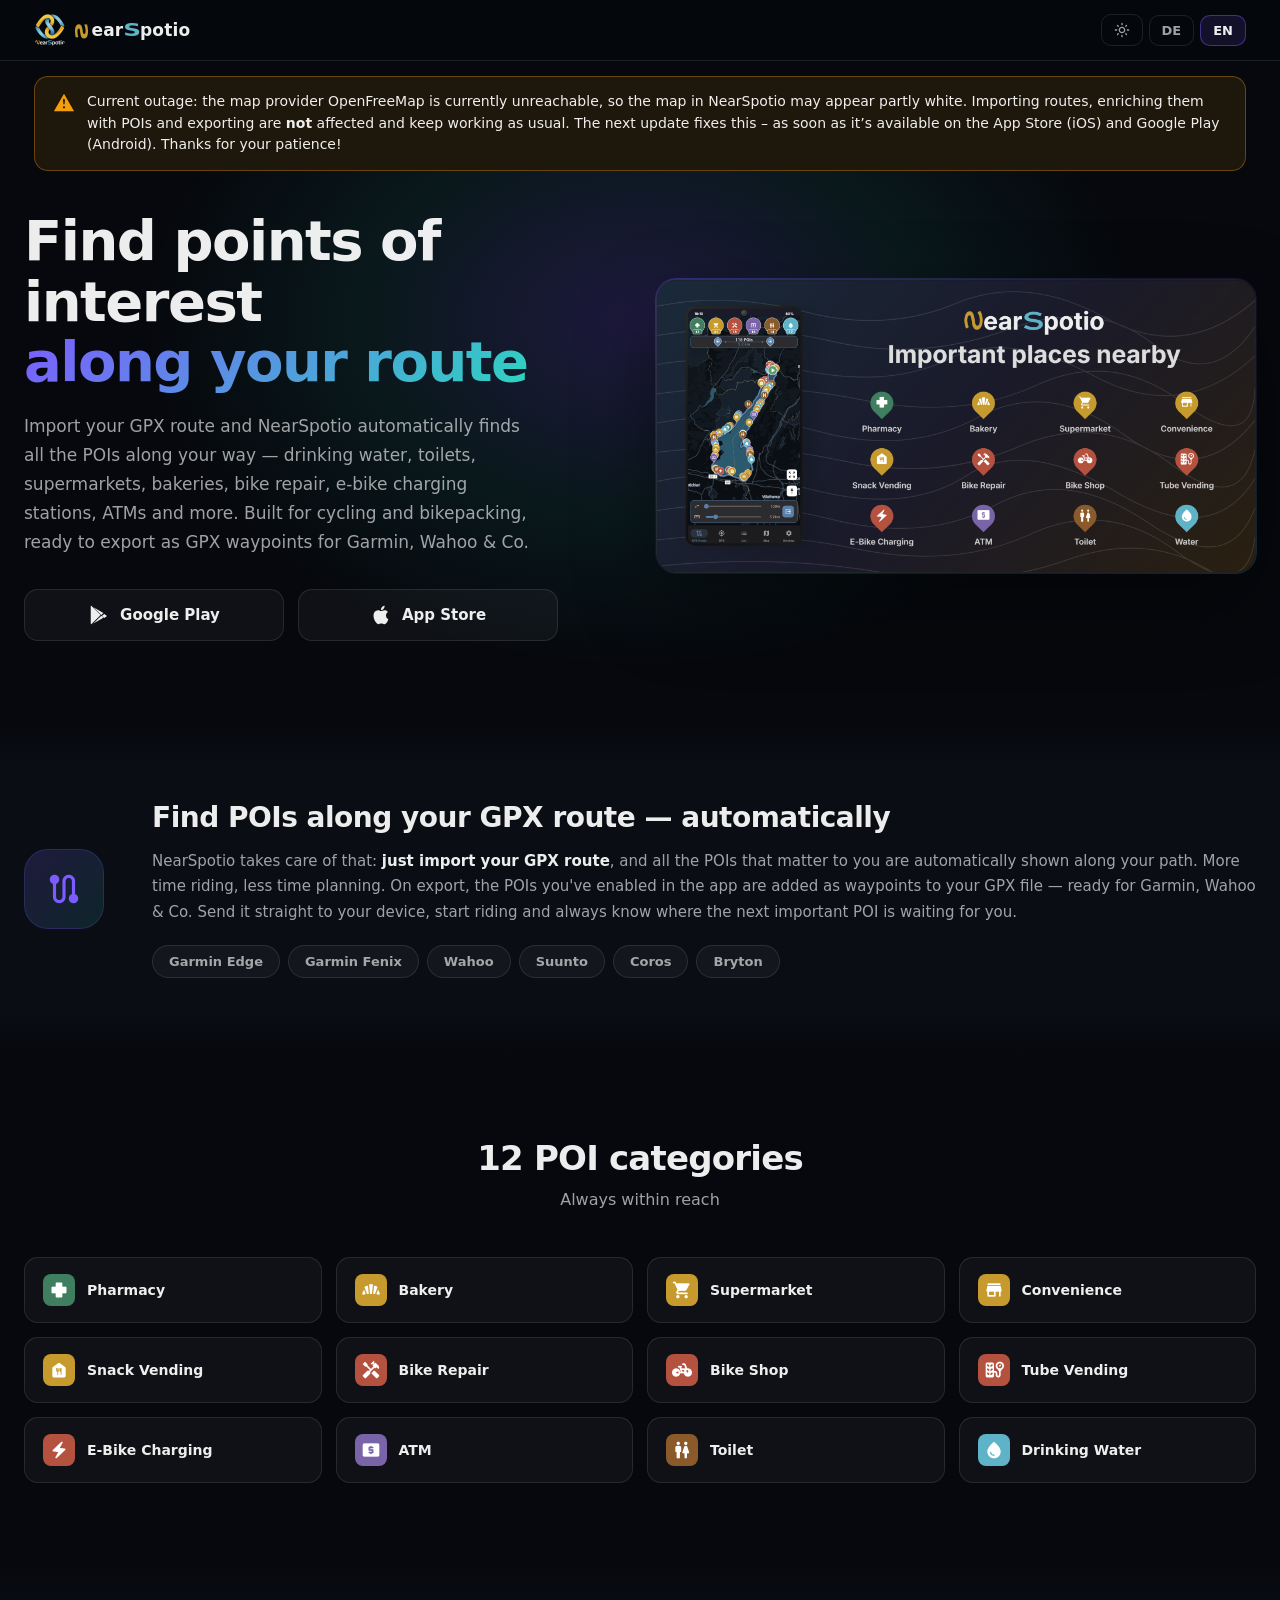
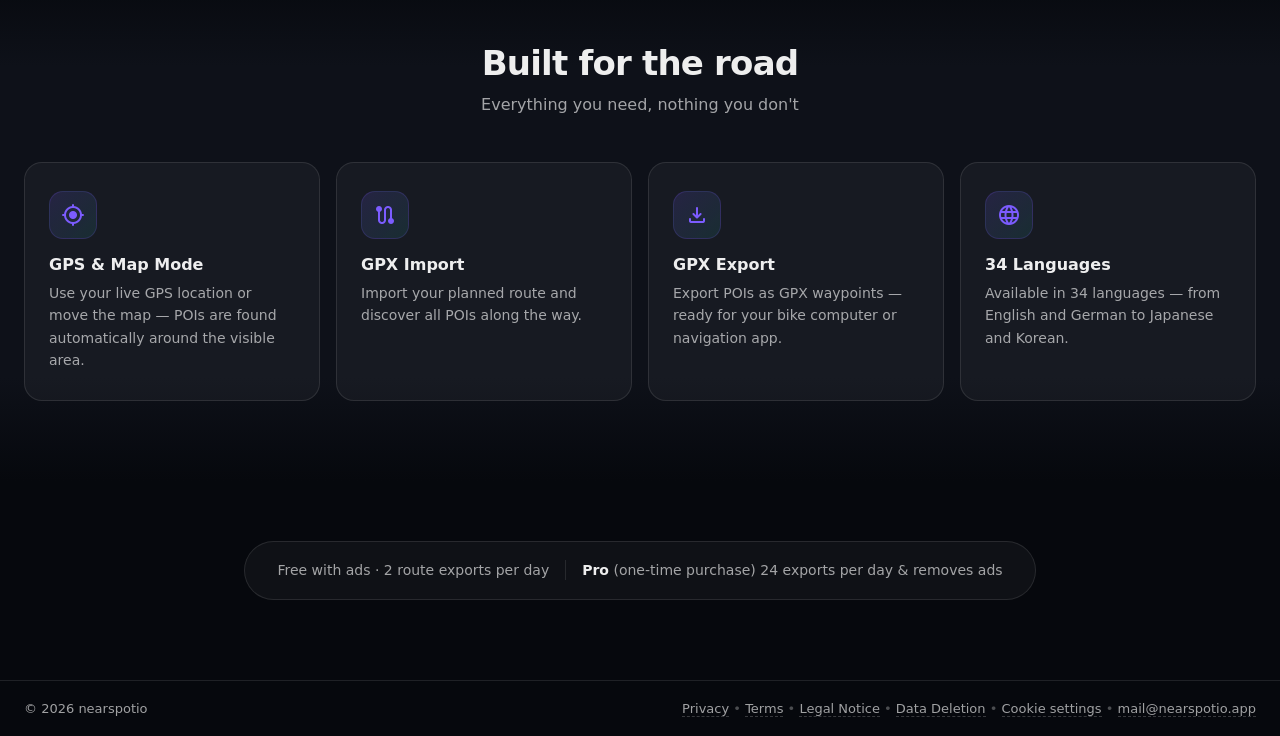
==== commit bade65c5: "openfreemap down user info" ====
--- a/index.html
+++ b/index.html
@@ -194,6 +194,43 @@
     .content section { display: none; }
     .content section.active { display: block; }
 
+    /* ======== STATUS NOTICE ======== */
+    .notice {
+      max-width: var(--max);
+      margin: 76px auto 0;
+      padding: 0 24px;
+    }
+    .notice ~ section .hero-wrap { padding-top: 40px; }
+    .notice-inner {
+      display: flex;
+      align-items: flex-start;
+      gap: 12px;
+      padding: 14px 18px;
+      border-radius: 14px;
+      background: rgba(245, 158, 11, .10);
+      border: 1px solid rgba(245, 158, 11, .35);
+    }
+    .notice-ico {
+      width: 22px;
+      height: 22px;
+      flex-shrink: 0;
+      color: #f59e0b;
+      margin-top: 1px;
+    }
+    .notice p {
+      margin: 0;
+      font-size: 14px;
+      line-height: 1.55;
+      color: var(--text);
+    }
+    .notice .notice-de, .notice .notice-en { display: none; }
+    .notice.is-de .notice-de { display: block; }
+    .notice:not(.is-de) .notice-en { display: block; }
+
+    @media (max-width: 768px) {
+      .notice { padding: 0 16px; }
+    }
+
     /* ======== HERO ======== */
     .hero-wrap {
       position: relative;
@@ -685,6 +722,17 @@
   </nav>
 
   <div class="content">
+
+    <!-- ======== STATUS NOTICE (temporary — remove once map fix is live) ======== -->
+    <div class="notice" id="notice" role="status">
+      <div class="notice-inner">
+        <svg class="notice-ico" viewBox="0 0 24 24" fill="currentColor" aria-hidden="true">
+          <path d="M12 2 1 21h22L12 2zm0 5.5c.62 0 1.1.53 1.04 1.15l-.4 4.35a.65.65 0 0 1-1.28 0l-.4-4.35A1.04 1.04 0 0 1 12 7.5zm0 8a1.2 1.2 0 1 1 0 2.4 1.2 1.2 0 0 1 0-2.4z"/>
+        </svg>
+        <p class="notice-de">Aktuelle St&ouml;rung: Der Kartendienst <span translate="no">OpenFreeMap</span> ist derzeit nicht erreichbar, dadurch wird die Karte in <span translate="no">NearSpotio</span> teilweise wei&szlig; angezeigt. Das Importieren von Routen, das Erg&auml;nzen mit <span translate="no">POI</span>s und der Export sind <strong>nicht</strong> betroffen und funktionieren weiterhin. Das n&auml;chste Update behebt den Fehler &ndash; sobald es im <span translate="no">App Store</span> (<span translate="no">iOS</span>) und bei <span translate="no">Google Play</span> (<span translate="no">Android</span>) verf&uuml;gbar ist. Danke f&uuml;r deine Geduld!</p>
+        <p class="notice-en">Current outage: the map provider <span translate="no">OpenFreeMap</span> is currently unreachable, so the map in <span translate="no">NearSpotio</span> may appear partly white. Importing routes, enriching them with <span translate="no">POI</span>s and exporting are <strong>not</strong> affected and keep working as usual. The next update fixes this &ndash; as soon as it&rsquo;s available on the <span translate="no">App Store</span> (<span translate="no">iOS</span>) and <span translate="no">Google Play</span> (<span translate="no">Android</span>). Thanks for your patience!</p>
+      </div>
+    </div>
 
     <!-- ======================== ENGLISH ======================== -->
     <section id="sec-en" class="active">
@@ -969,6 +1017,9 @@
       btnEn.classList.toggle("active", !isDe);
       document.documentElement.lang = lang;
 
+      var notice = document.getElementById("notice");
+      if (notice) notice.classList.toggle("is-de", isDe);
+
       document.getElementById("link-privacy").textContent = isDe ? "Datenschutz" : "Privacy";
       document.getElementById("link-terms").textContent = isDe ? "Nutzungsbedingungen" : "Terms";
       document.getElementById("link-impressum").textContent = isDe ? "Impressum" : "Legal Notice";
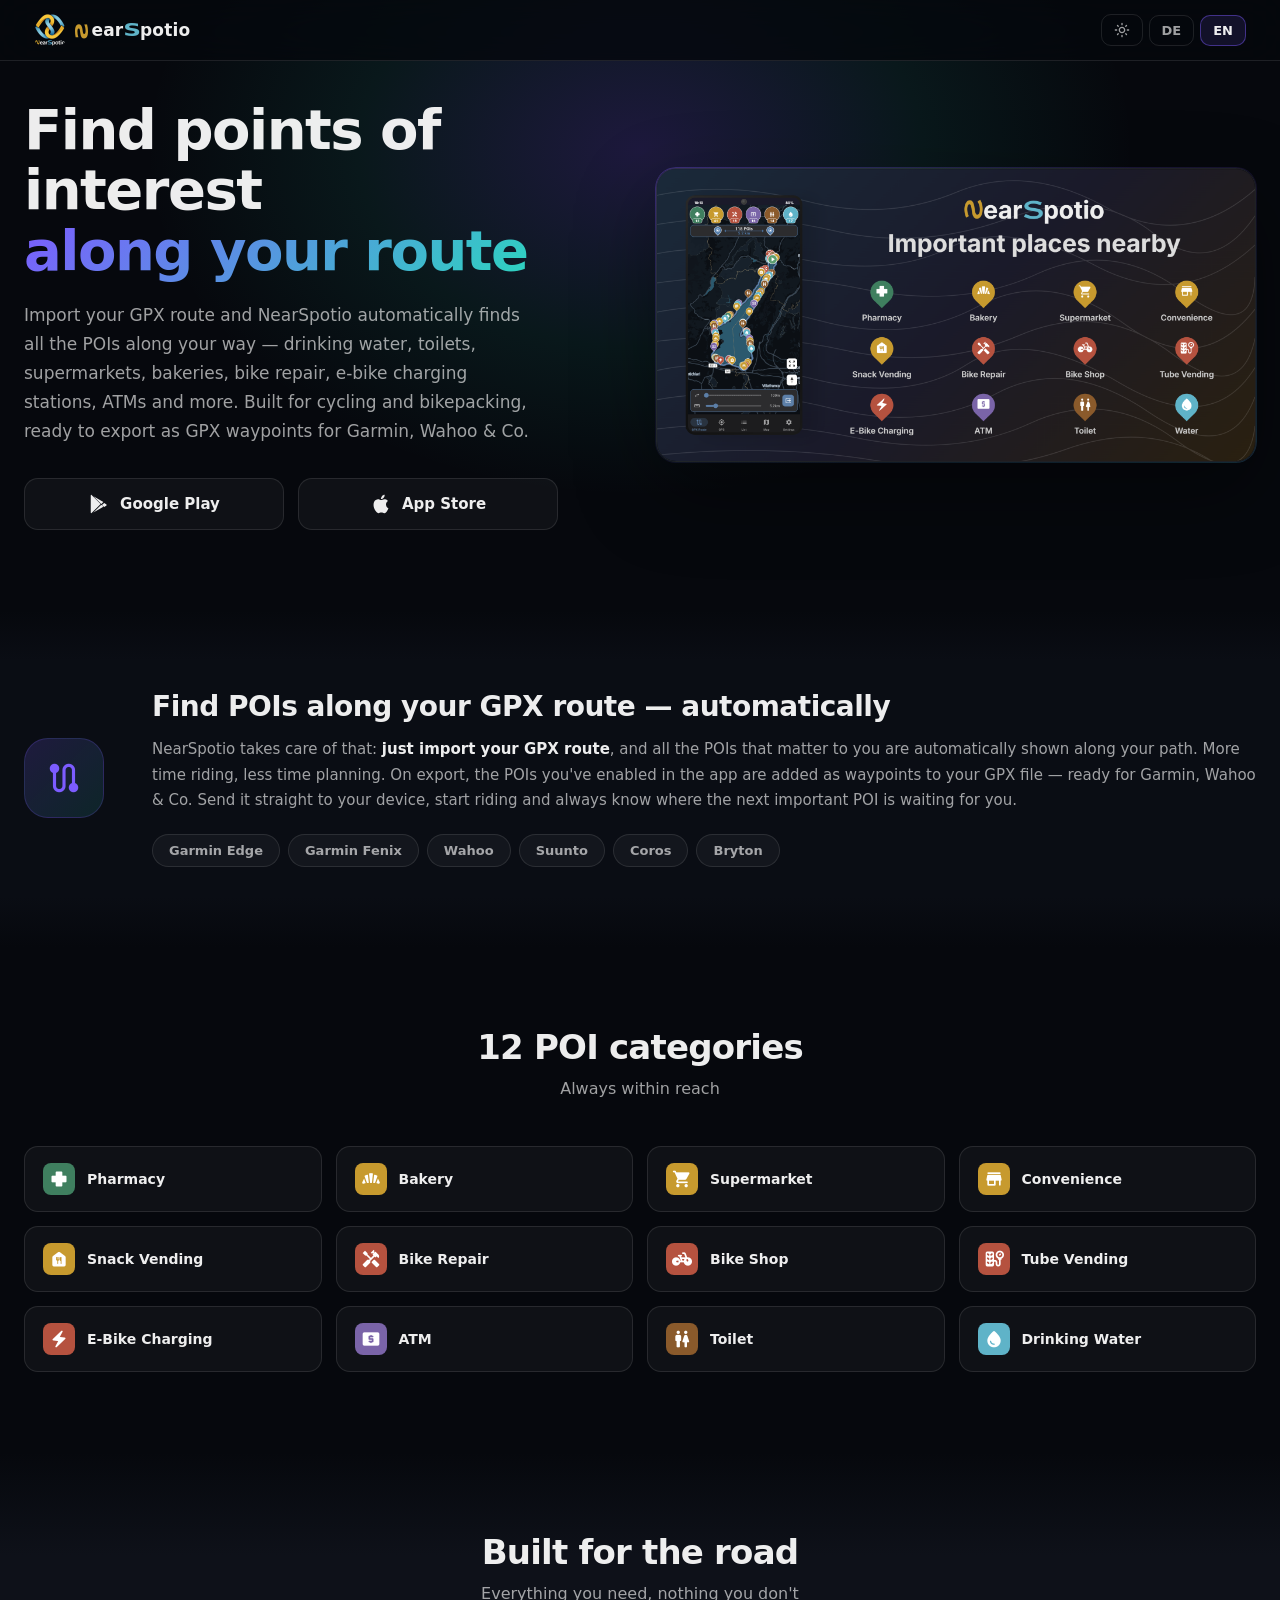
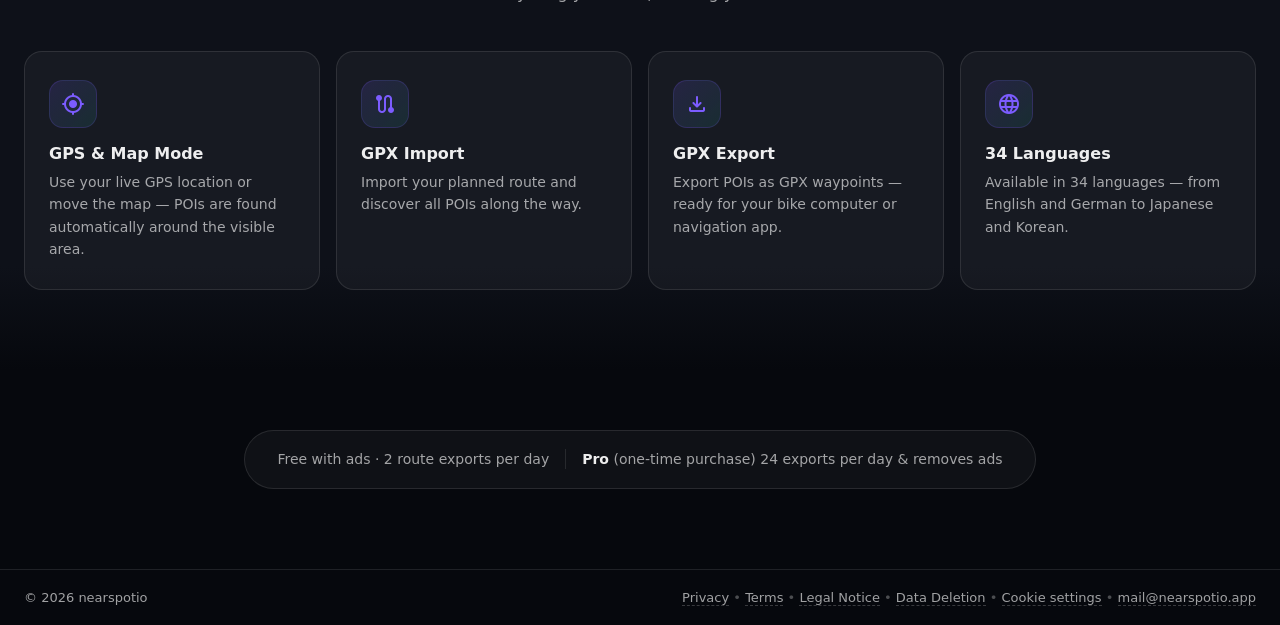
==== commit 57f7d583: "removed down user info" ====
--- a/index.html
+++ b/index.html
@@ -200,7 +200,7 @@
       margin: 76px auto 0;
       padding: 0 24px;
     }
-    .notice ~ section .hero-wrap { padding-top: 40px; }
+    .notice:not([hidden]) ~ section .hero-wrap { padding-top: 40px; }
     .notice-inner {
       display: flex;
       align-items: flex-start;
@@ -724,7 +724,7 @@
   <div class="content">
 
     <!-- ======== STATUS NOTICE (temporary — remove once map fix is live) ======== -->
-    <div class="notice" id="notice" role="status">
+    <div class="notice" id="notice" role="status" hidden>
       <div class="notice-inner">
         <svg class="notice-ico" viewBox="0 0 24 24" fill="currentColor" aria-hidden="true">
           <path d="M12 2 1 21h22L12 2zm0 5.5c.62 0 1.1.53 1.04 1.15l-.4 4.35a.65.65 0 0 1-1.28 0l-.4-4.35A1.04 1.04 0 0 1 12 7.5zm0 8a1.2 1.2 0 1 1 0 2.4 1.2 1.2 0 0 1 0-2.4z"/>
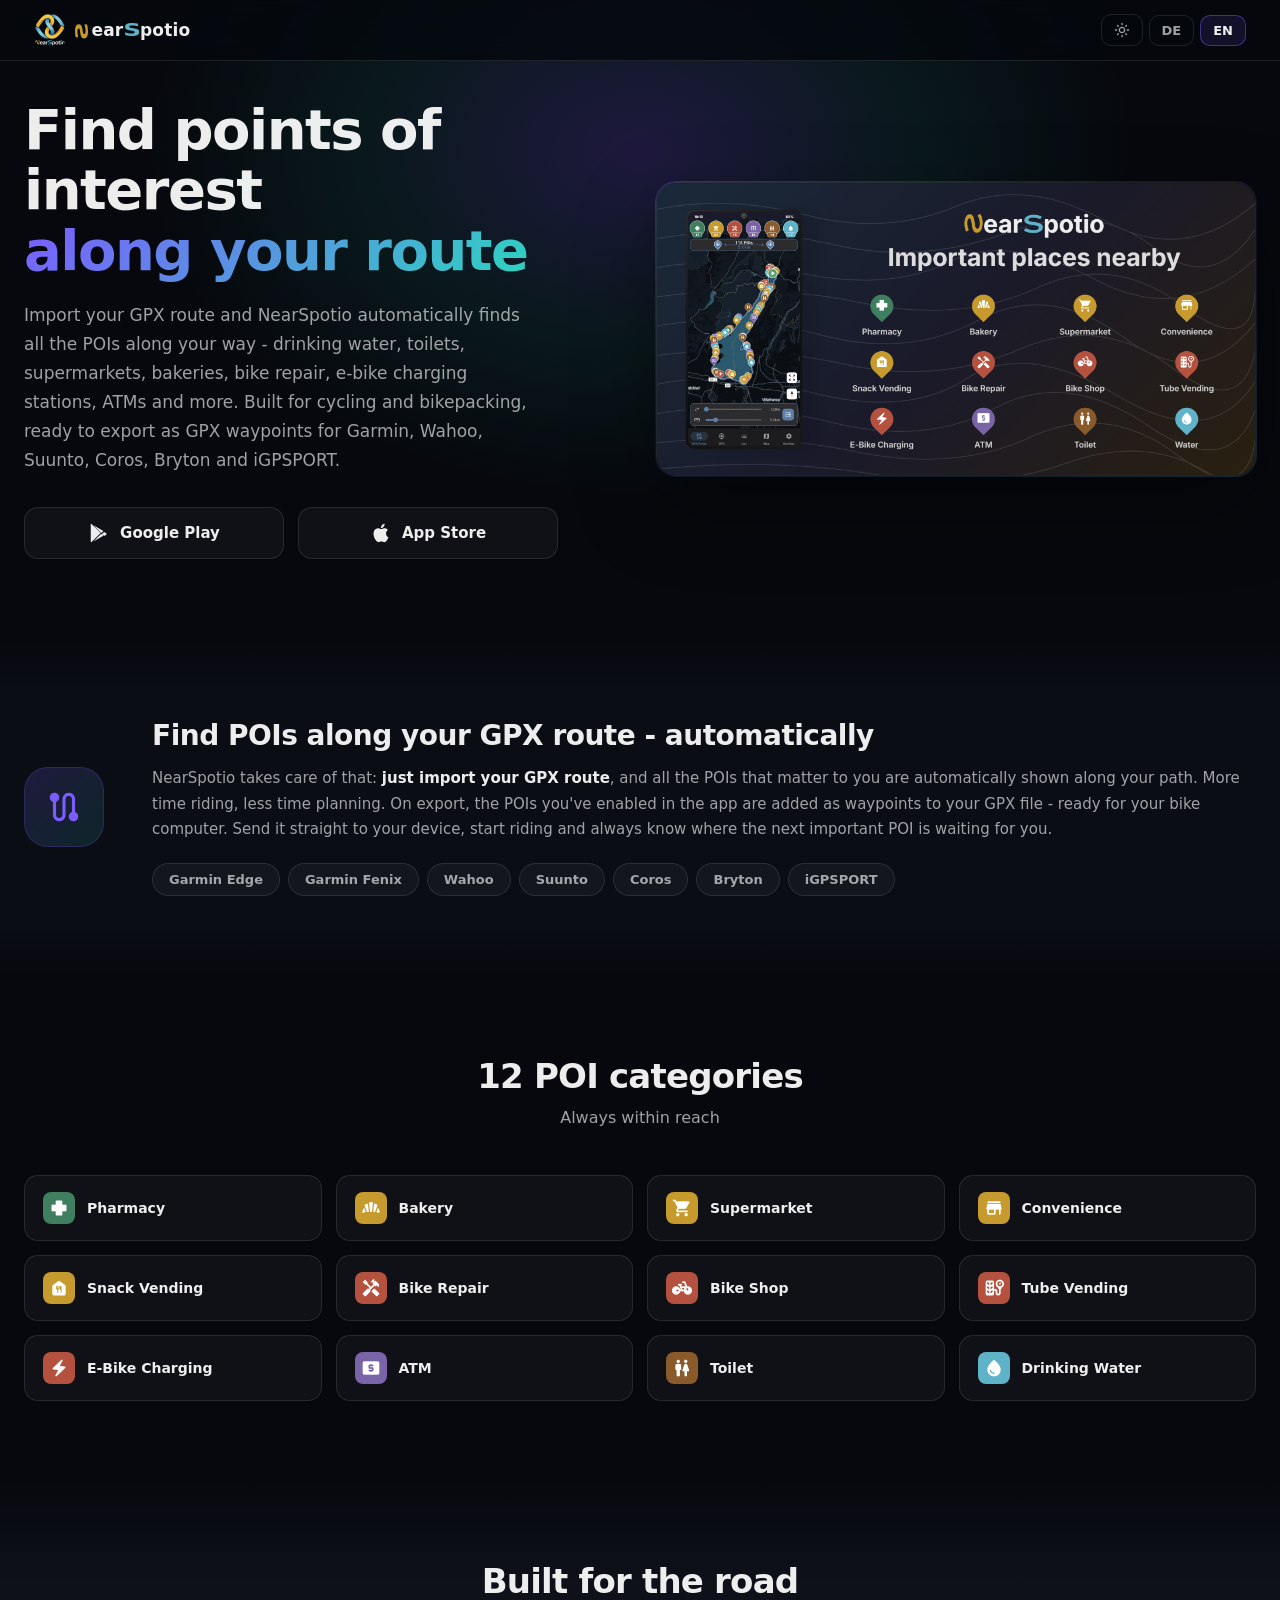
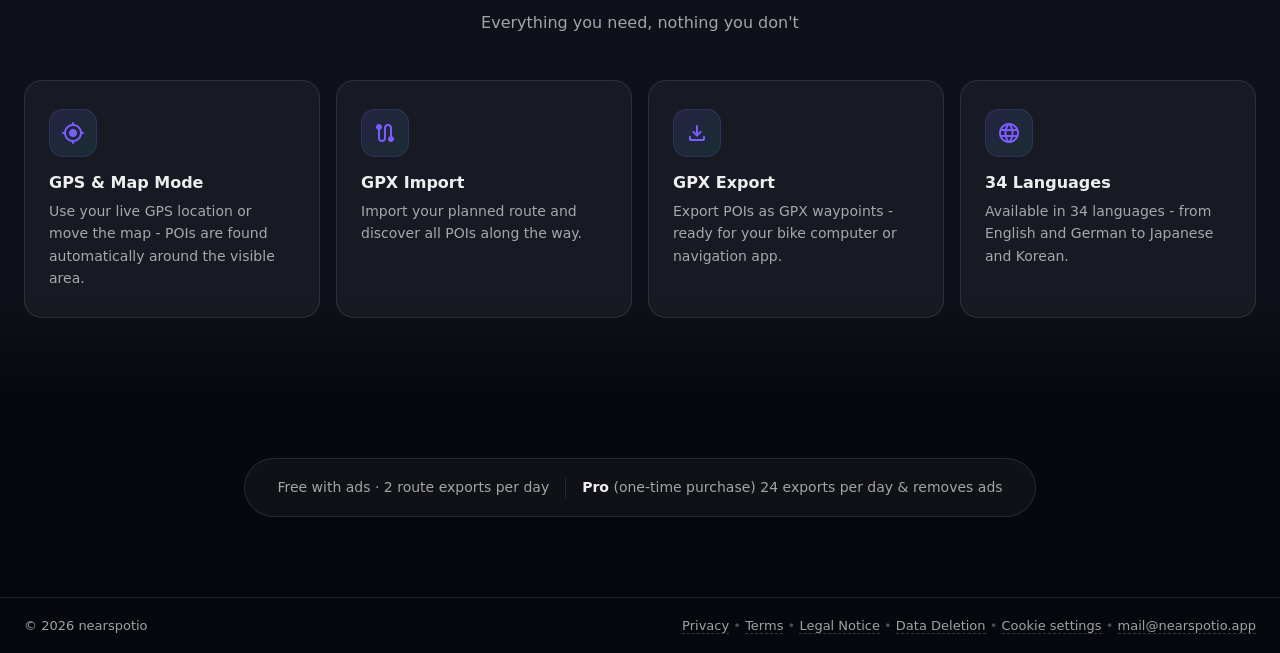
==== commit 4ad57788: "added iGPSPORT" ====
--- a/index.html
+++ b/index.html
@@ -8,9 +8,9 @@
   <meta charset="utf-8" />
   <script>!function () { var t = localStorage.getItem('nearspotio-theme'); if (t) document.documentElement.dataset.theme = t }()</script>
   <meta name="viewport" content="width=device-width,initial-scale=1" />
-  <title>NearSpotio – Find POIs along your GPX route (cycling & bikepacking)</title>
+  <title>NearSpotio - Find POIs along your GPX route (cycling & bikepacking)</title>
   <meta name="description"
-    content="Import your GPX route and find all points of interest along the way — water, toilets, supermarkets, bakeries, bike repair and more. Export POIs as GPX waypoints for Garmin, Wahoo & Co. Built for cycling and bikepacking." />
+    content="Import your GPX route and find all points of interest along the way - water, toilets, supermarkets, bakeries, bike repair and more. Export POIs as GPX waypoints for Garmin, Wahoo, Suunto, Coros, Bryton and iGPSPORT. Built for cycling and bikepacking." />
 
   <link rel="canonical" href="https://www.nearspotio.app/" />
   <link rel="icon" href="/favicon.ico" sizes="48x48">
@@ -197,7 +197,7 @@
     /* ======== STATUS NOTICE ======== */
     .notice {
       max-width: var(--max);
-      margin: 76px auto 0;
+      margin: 76px auto 20px;
       padding: 0 24px;
     }
     .notice:not([hidden]) ~ section .hero-wrap { padding-top: 40px; }
@@ -223,9 +223,6 @@
       line-height: 1.55;
       color: var(--text);
     }
-    .notice .notice-de, .notice .notice-en { display: none; }
-    .notice.is-de .notice-de { display: block; }
-    .notice:not(.is-de) .notice-en { display: block; }
 
     @media (max-width: 768px) {
       .notice { padding: 0 16px; }
@@ -723,14 +720,13 @@
 
   <div class="content">
 
-    <!-- ======== STATUS NOTICE (temporary — remove once map fix is live) ======== -->
+    <!-- ======== STATUS NOTICE - Text kommt aus /status.json (beide Felder leer = ausgeblendet) ======== -->
     <div class="notice" id="notice" role="status" hidden>
       <div class="notice-inner">
         <svg class="notice-ico" viewBox="0 0 24 24" fill="currentColor" aria-hidden="true">
           <path d="M12 2 1 21h22L12 2zm0 5.5c.62 0 1.1.53 1.04 1.15l-.4 4.35a.65.65 0 0 1-1.28 0l-.4-4.35A1.04 1.04 0 0 1 12 7.5zm0 8a1.2 1.2 0 1 1 0 2.4 1.2 1.2 0 0 1 0-2.4z"/>
         </svg>
-        <p class="notice-de">Aktuelle St&ouml;rung: Der Kartendienst <span translate="no">OpenFreeMap</span> ist derzeit nicht erreichbar, dadurch wird die Karte in <span translate="no">NearSpotio</span> teilweise wei&szlig; angezeigt. Das Importieren von Routen, das Erg&auml;nzen mit <span translate="no">POI</span>s und der Export sind <strong>nicht</strong> betroffen und funktionieren weiterhin. Das n&auml;chste Update behebt den Fehler &ndash; sobald es im <span translate="no">App Store</span> (<span translate="no">iOS</span>) und bei <span translate="no">Google Play</span> (<span translate="no">Android</span>) verf&uuml;gbar ist. Danke f&uuml;r deine Geduld!</p>
-        <p class="notice-en">Current outage: the map provider <span translate="no">OpenFreeMap</span> is currently unreachable, so the map in <span translate="no">NearSpotio</span> may appear partly white. Importing routes, enriching them with <span translate="no">POI</span>s and exporting are <strong>not</strong> affected and keep working as usual. The next update fixes this &ndash; as soon as it&rsquo;s available on the <span translate="no">App Store</span> (<span translate="no">iOS</span>) and <span translate="no">Google Play</span> (<span translate="no">Android</span>). Thanks for your patience!</p>
+        <p id="notice-text" translate="no"></p>
       </div>
     </div>
 
@@ -744,15 +740,15 @@
           <div class="hero">
             <div class="hero-text reveal">
               <h1>Find points of interest<br><span class="gradient">along your route</span></h1>
-              <p>Import your <span translate="no">GPX</span> route and <span translate="no">NearSpotio</span> automatically finds all the <span translate="no">POI</span>s along your way — drinking water, toilets, supermarkets, bakeries, bike repair, e-bike charging stations, ATMs and more. Built for cycling and bikepacking, ready to export as <span translate="no">GPX</span> waypoints for <span translate="no">Garmin</span>, <span translate="no">Wahoo</span> &amp; Co.</p>
+              <p>Import your <span translate="no">GPX</span> route and <span translate="no">NearSpotio</span> automatically finds all the <span translate="no">POI</span>s along your way - drinking water, toilets, supermarkets, bakeries, bike repair, e-bike charging stations, ATMs and more. Built for cycling and bikepacking, ready to export as <span translate="no">GPX</span> waypoints for <span translate="no">Garmin</span>, <span translate="no">Wahoo</span>, <span translate="no">Suunto</span>, <span translate="no">Coros</span>, <span translate="no">Bryton</span> and <span translate="no">iGPSPORT</span>.</p>
               <div class="store-links" id="store-links-ref">
-                <a class="store-btn" href="https://play.google.com/store/apps/details?id=app.nearspotio" target="_blank" rel="noopener">
+                <a class="store-btn" href="/go/?store=play&amp;utm_source=website&amp;utm_medium=referral&amp;utm_campaign=homepage" target="_blank" rel="noopener">
                   <svg viewBox="0 0 24 24" fill="currentColor">
                     <path d="M3.609 1.814L13.792 12 3.61 22.186a.996.996 0 0 1-.61-.92V2.734a1 1 0 0 1 .609-.92zm10.89 10.893l2.302 2.302-10.937 6.333 8.635-8.635zm3.199-1.707l2.108 1.22a1 1 0 0 1 0 1.74l-2.108 1.22-2.537-2.09 2.537-2.09zM5.864 3.458L16.8 9.79l-2.302 2.302-8.634-8.634z" />
                   </svg>
                   <span>Google Play</span>
                 </a>
-                <a class="store-btn" href="https://apps.apple.com/app/nearspotio-bikepacking-pois/id6764373947" target="_blank" rel="noopener">
+                <a class="store-btn" href="/go/?store=apple&amp;utm_source=website&amp;utm_medium=referral&amp;utm_campaign=homepage" target="_blank" rel="noopener">
                   <svg viewBox="0 0 24 24" fill="currentColor">
                     <path d="M18.71 19.5c-.83 1.24-1.71 2.45-3.05 2.47-1.34.03-1.77-.79-3.29-.79-1.53 0-2 .77-3.27.82-1.31.05-2.3-1.32-3.14-2.53C4.25 17 2.94 12.45 4.7 9.39c.87-1.52 2.43-2.48 4.12-2.51 1.28-.02 2.5.87 3.29.87.78 0 2.26-1.07 3.8-.91.65.03 2.47.26 3.64 1.98-.09.06-2.17 1.28-2.15 3.81.03 3.02 2.65 4.03 2.68 4.04-.03.07-.42 1.44-1.38 2.83M13 3.5c.73-.83 1.94-1.46 2.94-1.5.13 1.17-.34 2.35-1.04 3.19-.69.85-1.83 1.51-2.95 1.42-.15-1.15.41-2.35 1.05-3.11z" />
                   </svg>
@@ -774,11 +770,11 @@
             <span class="material-symbols-rounded notranslate" translate="no">route</span>
           </div>
           <div class="callout-content">
-            <h2>Find POIs along your <span translate="no">GPX</span> route — automatically</h2>
+            <h2>Find POIs along your <span translate="no">GPX</span> route - automatically</h2>
             <p><span translate="no">NearSpotio</span> takes care of that: <strong>just import your
                 <span translate="no">GPX</span> route</strong>, and all the <span translate="no">POI</span>s that matter to you are automatically shown along your path. More
               time riding, less time planning. On export, the <span translate="no">POI</span>s you've enabled in the
-              app are added as waypoints to your <span translate="no">GPX</span> file — ready for <span translate="no">Garmin</span>, <span translate="no">Wahoo</span> &amp; Co. Send it straight to your
+              app are added as waypoints to your <span translate="no">GPX</span> file - ready for your bike computer. Send it straight to your
               device, start riding and always know where the next important <span translate="no">POI</span> is waiting
               for you.</p>
             <div class="device-tags">
@@ -788,6 +784,7 @@
               <div class="dtag" translate="no">Suunto</div>
               <div class="dtag" translate="no">Coros</div>
               <div class="dtag" translate="no">Bryton</div>
+              <div class="dtag" translate="no">iGPSPORT</div>
             </div>
           </div>
         </div>
@@ -824,7 +821,7 @@
             <div class="feat">
               <div class="feat-icon"><span class="material-symbols-rounded notranslate" translate="no">my_location</span></div>
               <h3>GPS &amp; Map Mode</h3>
-              <p>Use your live GPS location or move the map — POIs are found automatically around the visible area.</p>
+              <p>Use your live GPS location or move the map - POIs are found automatically around the visible area.</p>
             </div>
             <div class="feat">
               <div class="feat-icon"><span class="material-symbols-rounded notranslate" translate="no">route</span></div>
@@ -834,12 +831,12 @@
             <div class="feat">
               <div class="feat-icon"><span class="material-symbols-rounded notranslate" translate="no">download</span></div>
               <h3><span translate="no">GPX</span> Export</h3>
-              <p>Export POIs as <span translate="no">GPX</span> waypoints — ready for your bike computer or navigation app.</p>
+              <p>Export POIs as <span translate="no">GPX</span> waypoints - ready for your bike computer or navigation app.</p>
             </div>
             <div class="feat">
               <div class="feat-icon"><span class="material-symbols-rounded notranslate" translate="no">language</span></div>
               <h3>34 Languages</h3>
-              <p>Available in 34 languages — from English and German to Japanese and Korean.</p>
+              <p>Available in 34 languages - from English and German to Japanese and Korean.</p>
             </div>
           </div>
         </div>
@@ -866,15 +863,15 @@
           <div class="hero">
             <div class="hero-text reveal">
               <h1>Points of Interest<br><span class="gradient">entlang deiner Route</span></h1>
-              <p>Importiere deine <span translate="no">GPX</span>-Route und <span translate="no">NearSpotio</span> findet automatisch alle <span translate="no">POI</span>s entlang des Weges — Trinkwasser, Toiletten, Superm&auml;rkte, B&auml;ckereien, Fahrradreparatur, E-Bike-Ladestationen, Geldautomaten und mehr. Gebaut f&uuml;rs Radfahren und Bikepacking, exportierbar als <span translate="no">GPX</span>-Wegpunkte f&uuml;r <span translate="no">Garmin</span>, <span translate="no">Wahoo</span> &amp; Co.</p>
+              <p>Importiere deine <span translate="no">GPX</span>-Route und <span translate="no">NearSpotio</span> findet automatisch alle <span translate="no">POI</span>s entlang des Weges - Trinkwasser, Toiletten, Superm&auml;rkte, B&auml;ckereien, Fahrradreparatur, E-Bike-Ladestationen, Geldautomaten und mehr. Gebaut f&uuml;rs Radfahren und Bikepacking, exportierbar als <span translate="no">GPX</span>-Wegpunkte f&uuml;r <span translate="no">Garmin</span>, <span translate="no">Wahoo</span>, <span translate="no">Suunto</span>, <span translate="no">Coros</span>, <span translate="no">Bryton</span> und <span translate="no">iGPSPORT</span>.</p>
               <div class="store-links">
-                <a class="store-btn" href="https://play.google.com/store/apps/details?id=app.nearspotio" target="_blank" rel="noopener">
+                <a class="store-btn" href="/go/?store=play&amp;utm_source=website&amp;utm_medium=referral&amp;utm_campaign=homepage" target="_blank" rel="noopener">
                   <svg viewBox="0 0 24 24" fill="currentColor">
                     <path d="M3.609 1.814L13.792 12 3.61 22.186a.996.996 0 0 1-.61-.92V2.734a1 1 0 0 1 .609-.92zm10.89 10.893l2.302 2.302-10.937 6.333 8.635-8.635zm3.199-1.707l2.108 1.22a1 1 0 0 1 0 1.74l-2.108 1.22-2.537-2.09 2.537-2.09zM5.864 3.458L16.8 9.79l-2.302 2.302-8.634-8.634z" />
                   </svg>
                   <span>Google Play</span>
                 </a>
-                <a class="store-btn" href="https://apps.apple.com/app/nearspotio-bikepacking-pois/id6764373947" target="_blank" rel="noopener">
+                <a class="store-btn" href="/go/?store=apple&amp;utm_source=website&amp;utm_medium=referral&amp;utm_campaign=homepage" target="_blank" rel="noopener">
                   <svg viewBox="0 0 24 24" fill="currentColor">
                     <path d="M18.71 19.5c-.83 1.24-1.71 2.45-3.05 2.47-1.34.03-1.77-.79-3.29-.79-1.53 0-2 .77-3.27.82-1.31.05-2.3-1.32-3.14-2.53C4.25 17 2.94 12.45 4.7 9.39c.87-1.52 2.43-2.48 4.12-2.51 1.28-.02 2.5.87 3.29.87.78 0 2.26-1.07 3.8-.91.65.03 2.47.26 3.64 1.98-.09.06-2.17 1.28-2.15 3.81.03 3.02 2.65 4.03 2.68 4.04-.03.07-.42 1.44-1.38 2.83M13 3.5c.73-.83 1.94-1.46 2.94-1.5.13 1.17-.34 2.35-1.04 3.19-.69.85-1.83 1.51-2.95 1.42-.15-1.15.41-2.35 1.05-3.11z" />
                   </svg>
@@ -896,12 +893,12 @@
             <span class="material-symbols-rounded notranslate" translate="no">route</span>
           </div>
           <div class="callout-content">
-            <h2>POIs entlang deiner <span translate="no">GPX</span>-Route — automatisch finden</h2>
+            <h2>POIs entlang deiner <span translate="no">GPX</span>-Route - automatisch finden</h2>
             <p><span translate="no">NearSpotio</span> &uuml;bernimmt das f&uuml;r dich: <strong>Importiere einfach deine
                 <span translate="no">GPX</span>-Route</strong>, und alle f&uuml;r dich relevanten <span translate="no">POI</span>s
               werden automatisch entlang deiner Strecke angezeigt. Mehr Zeit f&uuml;rs Fahren,
               weniger Zeit f&uuml;rs Planen. Beim Export landen die <span translate="no">POI</span>s, die du in der App
-              aktiviert hast, als Wegpunkte in deiner <span translate="no">GPX</span>-Datei — bereit f&uuml;r <span translate="no">Garmin</span>, <span translate="no">Wahoo</span> &amp; Co. Von dort kannst du sie
+              aktiviert hast, als Wegpunkte in deiner <span translate="no">GPX</span>-Datei - bereit f&uuml;r deinen Fahrradcomputer. Von dort kannst du sie
               direkt an dein Ger&auml;t senden, losfahren und hast immer im Blick, wo der n&auml;chste wichtige <span translate="no">POI</span> auf dich wartet.</p>
             <div class="device-tags">
               <div class="dtag" translate="no">Garmin Edge</div>
@@ -910,6 +907,7 @@
               <div class="dtag" translate="no">Suunto</div>
               <div class="dtag" translate="no">Coros</div>
               <div class="dtag" translate="no">Bryton</div>
+              <div class="dtag" translate="no">iGPSPORT</div>
             </div>
           </div>
         </div>
@@ -946,7 +944,7 @@
             <div class="feat">
               <div class="feat-icon"><span class="material-symbols-rounded notranslate" translate="no">my_location</span></div>
               <h3>GPS- &amp; Kartenmodus</h3>
-              <p>Nutze deinen Live-GPS-Standort oder verschiebe die Karte — POIs werden automatisch im sichtbaren Bereich gefunden.</p>
+              <p>Nutze deinen Live-GPS-Standort oder verschiebe die Karte - POIs werden automatisch im sichtbaren Bereich gefunden.</p>
             </div>
             <div class="feat">
               <div class="feat-icon"><span class="material-symbols-rounded notranslate" translate="no">route</span></div>
@@ -956,12 +954,12 @@
             <div class="feat">
               <div class="feat-icon"><span class="material-symbols-rounded notranslate" translate="no">download</span></div>
               <h3><span translate="no">GPX</span>-Export</h3>
-              <p>Exportiere POIs als <span translate="no">GPX</span>-Wegpunkte — fertig f&uuml;r deinen Fahrradcomputer oder deine Navi-App.</p>
+              <p>Exportiere POIs als <span translate="no">GPX</span>-Wegpunkte - fertig f&uuml;r deinen Fahrradcomputer oder deine Navi-App.</p>
             </div>
             <div class="feat">
               <div class="feat-icon"><span class="material-symbols-rounded notranslate" translate="no">language</span></div>
               <h3>34 Sprachen</h3>
-              <p>Verf&uuml;gbar in 34 Sprachen — von Deutsch und Englisch bis Japanisch und Koreanisch.</p>
+              <p>Verf&uuml;gbar in 34 Sprachen - von Deutsch und Englisch bis Japanisch und Koreanisch.</p>
             </div>
           </div>
         </div>
@@ -1003,6 +1001,34 @@
   <script>
     document.getElementById("year").textContent = new Date().getFullYear();
 
+    // ---- Status banner (Text aus /status.json - beide Felder leer = ausgeblendet) ----
+    var noticeEl = document.getElementById("notice");
+    var noticeText = document.getElementById("notice-text");
+    var bannerMsg = { de: "", en: "" };
+
+    function updateBanner() {
+      if (!noticeEl) return;
+      var lang = document.documentElement.lang === "de" ? "de" : "en";
+      var msg = (bannerMsg[lang] || "").trim();
+      if (msg) {
+        noticeText.textContent = msg;
+        noticeEl.hidden = false;
+      } else {
+        noticeEl.hidden = true;
+      }
+    }
+
+    fetch("/status.json?t=" + Date.now(), { cache: "no-store" })
+      .then(function (r) { return r.ok ? r.json() : null; })
+      .then(function (data) {
+        if (data) {
+          bannerMsg.de = (data.de || "").toString();
+          bannerMsg.en = (data.en || "").toString();
+        }
+        updateBanner();
+      })
+      .catch(function () { /* nicht erreichbar -> Banner bleibt ausgeblendet */ });
+
     // ---- Language ----
     const btnDe = document.getElementById("btn-de");
     const btnEn = document.getElementById("btn-en");
@@ -1017,8 +1043,7 @@
       btnEn.classList.toggle("active", !isDe);
       document.documentElement.lang = lang;
 
-      var notice = document.getElementById("notice");
-      if (notice) notice.classList.toggle("is-de", isDe);
+      updateBanner();
 
       document.getElementById("link-privacy").textContent = isDe ? "Datenschutz" : "Privacy";
       document.getElementById("link-terms").textContent = isDe ? "Nutzungsbedingungen" : "Terms";
